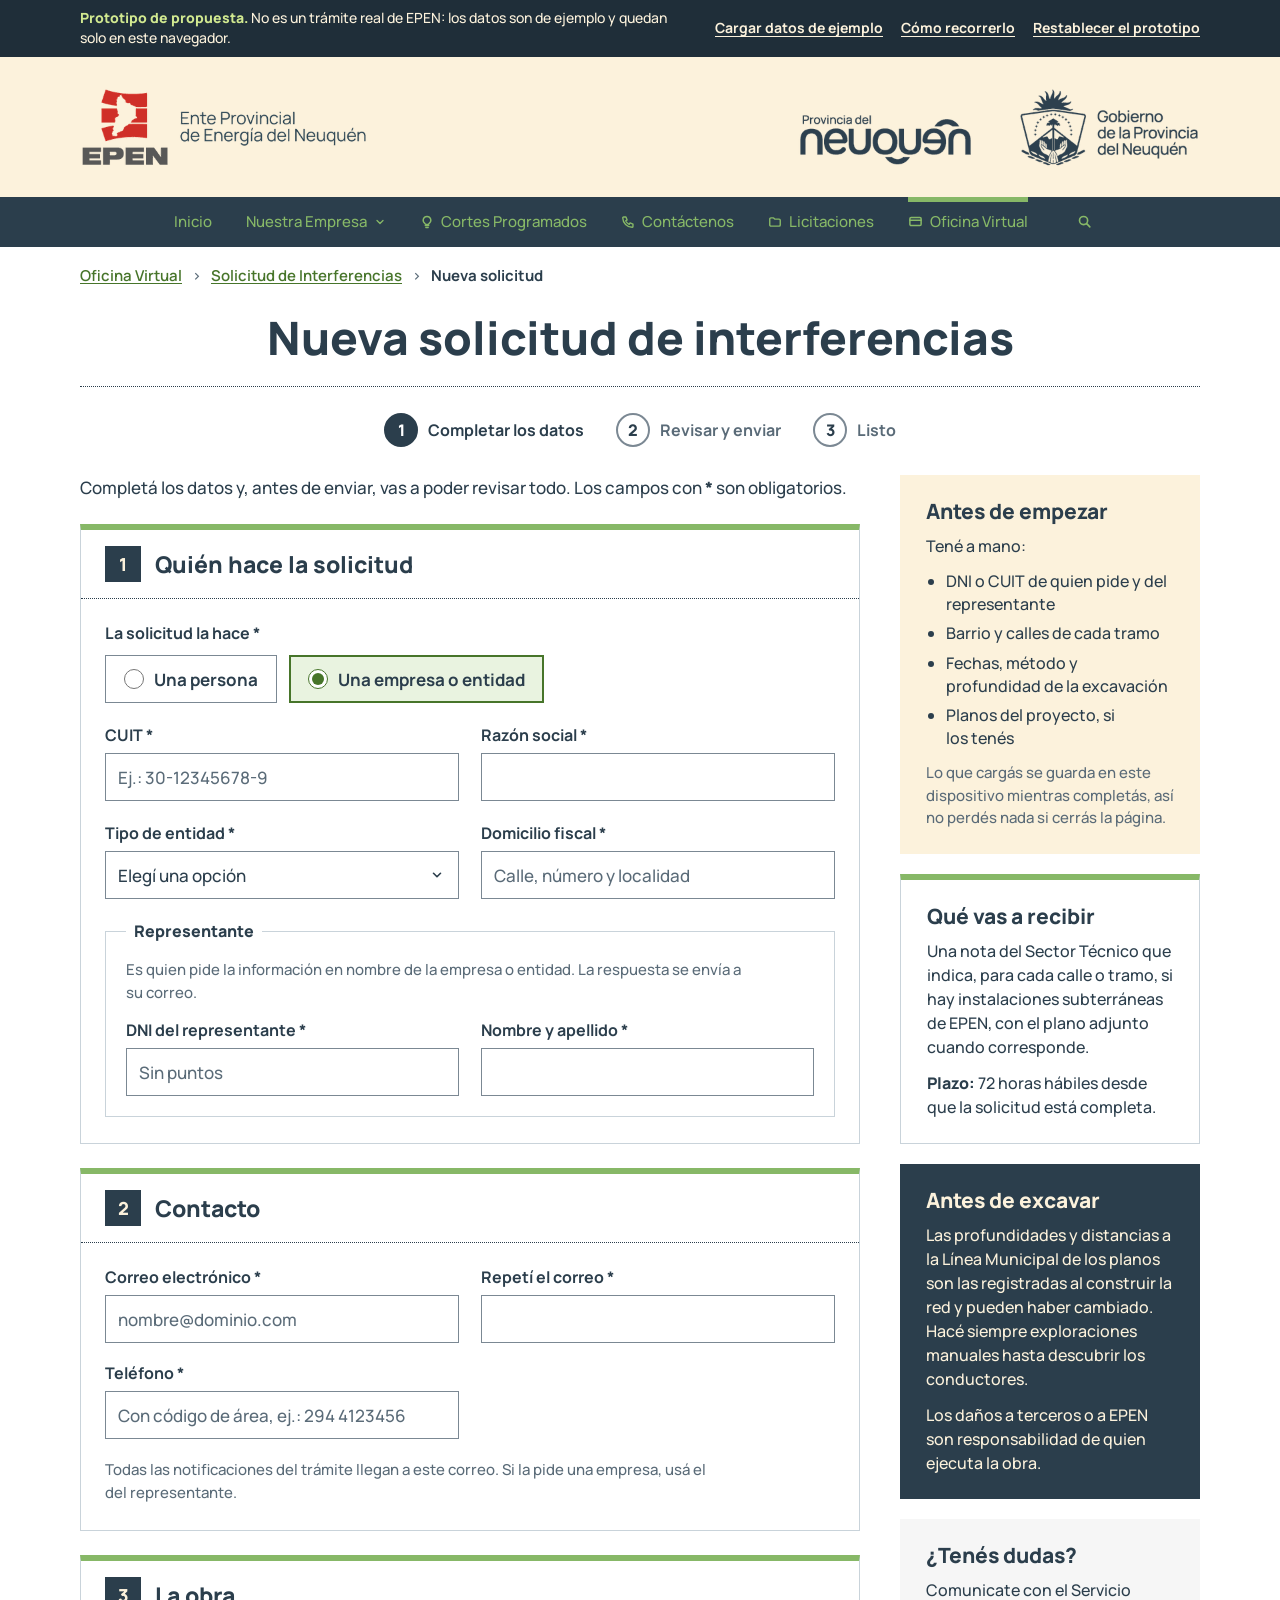
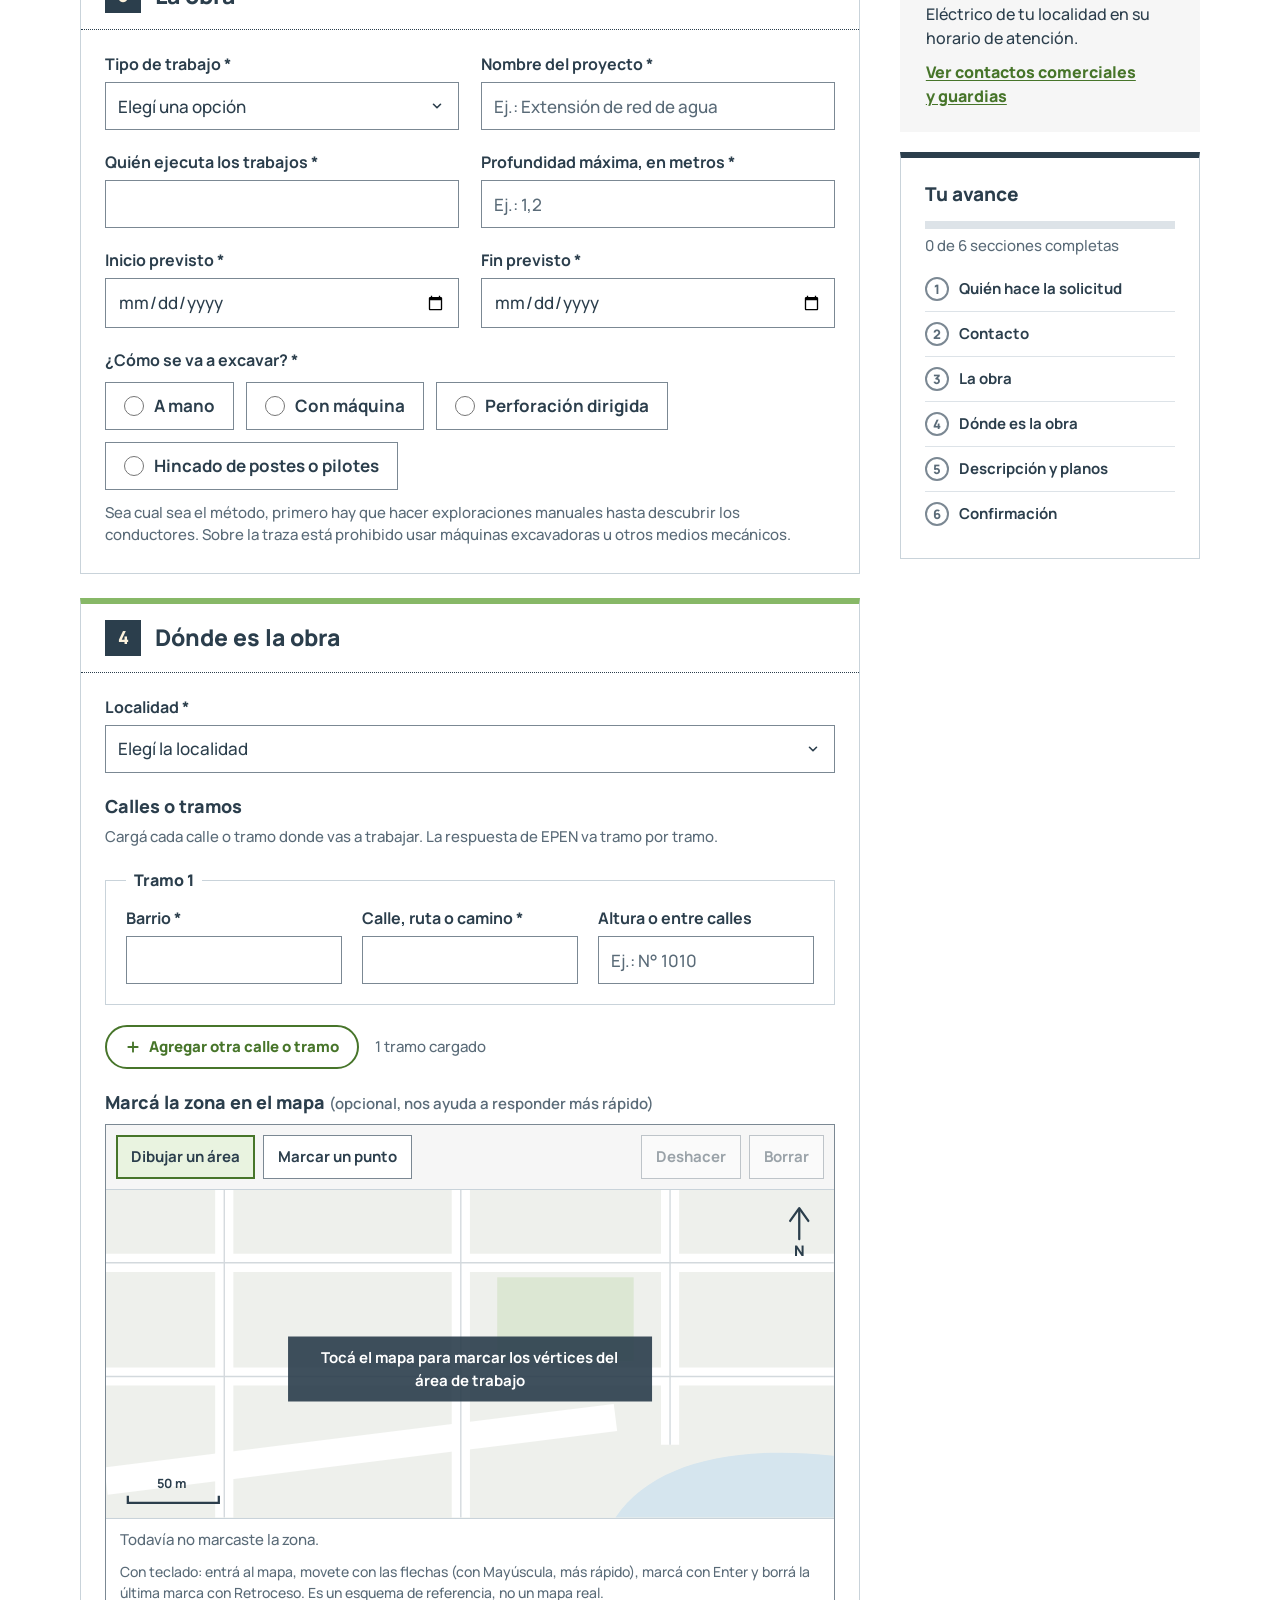
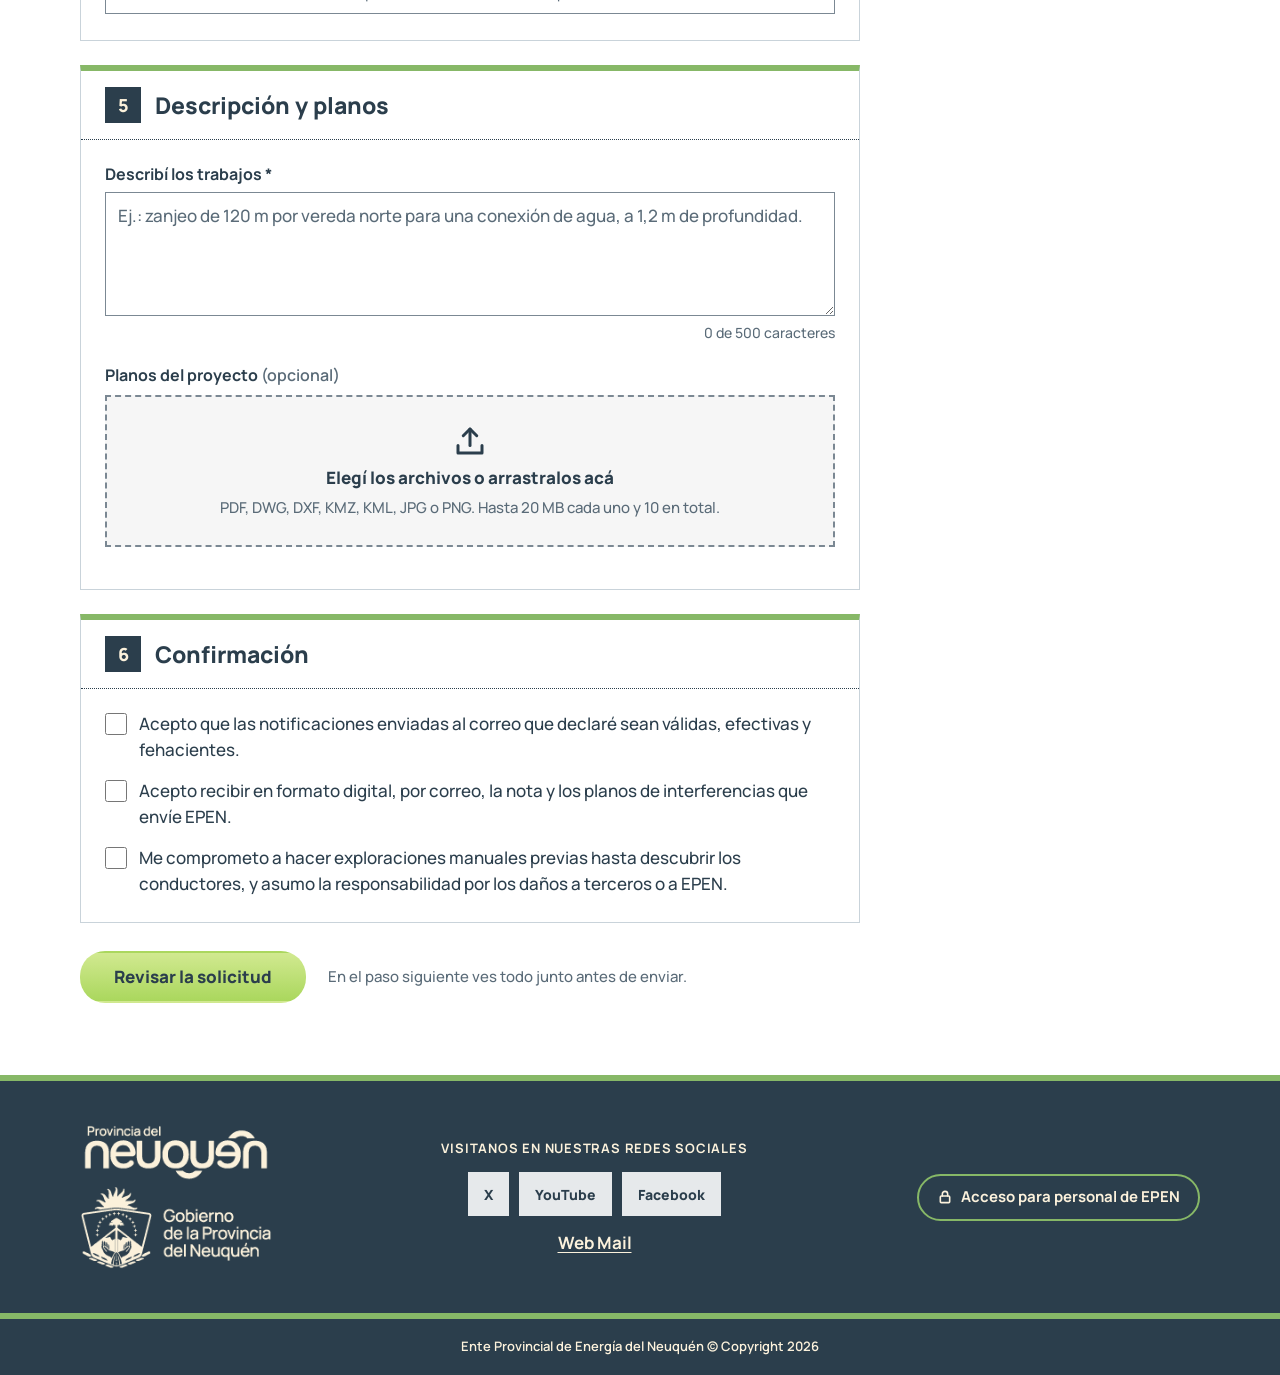
==== solicitud.html @ b57a5dd5 "Prototipo de la Solicitud de Interferencias sin papel Copia pública del prototipo, solo la página: d" ====
<!doctype html>
<html lang="es-AR">
<head>
<meta charset="utf-8">
<meta name="robots" content="noindex, nofollow">
<meta name="viewport" content="width=device-width, initial-scale=1">
<title>Prototipo · Nueva solicitud de interferencias | EPEN</title>
<meta name="description" content="Pedile a EPEN la ubicación de sus instalaciones subterráneas en la zona de tu obra.">
<meta name="theme-color" content="#2B3E4C">
<link rel="icon" href="img/favicon.png" type="image/png">
<link rel="apple-touch-icon" href="img/icono-180.png">
<link rel="stylesheet" href="css/fuentes.css">
<link rel="stylesheet" href="css/epen.css">
</head>
<body>
<a class="saltar" href="#contenido">Saltar al contenido</a>

<div class="prototipo" role="note" aria-label="Aviso de prototipo">
<div class="contenedor prototipo__in">
<p><strong>Prototipo de propuesta.</strong> No es un trámite real de EPEN: los datos son de ejemplo y quedan solo en este navegador.</p>
<div class="prototipo__acciones" data-acciones-prototipo></div>
</div>
</div>

<header class="cabecera">
<div class="contenedor cabecera__in">
<a class="cabecera__logo" href="https://www.epen.gov.ar/"><img src="img/logo-epen.png" alt="EPEN, Ente Provincial de Energía del Neuquén" width="288" height="80"></a>
<img class="cabecera__gob" src="img/logos-gobierno.png" alt="Provincia del Neuquén. Gobierno de la Provincia del Neuquén" width="402" height="80">
</div>
</header>

<nav class="nav sobre-oscuro" aria-label="Principal">
<div class="contenedor nav__in">
<button class="nav__boton" type="button" aria-expanded="false" aria-controls="nav-lista"><svg aria-hidden="true" width="22" height="22" viewBox="0 0 24 24"><path d="M4 7 H20 M4 12 H20 M4 17 H20"></path></svg>Menú</button>
<ul class="nav__lista" id="nav-lista">
<li><a class="nav__enlace" href="https://www.epen.gov.ar/">Inicio</a></li>
<li><a class="nav__enlace" href="https://www.epen.gov.ar/index.php/informacion-institucional/">Nuestra Empresa<svg aria-hidden="true" width="12" height="12" viewBox="0 0 24 24" style="stroke-width:2.6"><path d="M6 9 L12 15 L18 9"></path></svg></a></li>
<li><a class="nav__enlace" href="https://www.epen.gov.ar/index.php/cortes-programados/"><svg aria-hidden="true" width="14" height="14" viewBox="0 0 24 24"><path d="M9 18 H15"></path><path d="M10 21.5 H14"></path><path d="M12 2.5 A6.5 6.5 0 0 0 8.2 14.3 C8.9 14.8 9.2 15.4 9.2 16 H14.8 C14.8 15.4 15.1 14.8 15.8 14.3 A6.5 6.5 0 0 0 12 2.5 Z"></path></svg>Cortes Programados</a></li>
<li><a class="nav__enlace" href="https://www.epen.gov.ar/index.php/contactos-comerciales/"><svg aria-hidden="true" width="14" height="14" viewBox="0 0 24 24"><path d="M4.5 3.5 H8.5 L10.5 8.5 L8 10 A11.5 11.5 0 0 0 14 16 L15.5 13.5 L20.5 15.5 V19.5 A1.5 1.5 0 0 1 19 21 A16.5 16.5 0 0 1 3 5 A1.5 1.5 0 0 1 4.5 3.5 Z"></path></svg>Contáctenos</a></li>
<li><a class="nav__enlace" href="https://www.epen.gov.ar/index.php/licitaciones/"><svg aria-hidden="true" width="14" height="14" viewBox="0 0 24 24"><path d="M3 7 A2 2 0 0 1 5 5 H9.5 L11.5 7 H19 A2 2 0 0 1 21 9 V17 A2 2 0 0 1 19 19 H5 A2 2 0 0 1 3 17 Z"></path></svg>Licitaciones</a></li>
<li><a class="nav__enlace" href="https://www.epen.gov.ar/index.php/oficina-comercial/" aria-current="true"><svg aria-hidden="true" width="15" height="15" viewBox="0 0 24 24"><rect x="3" y="5.5" width="18" height="13" rx="2"></rect><path d="M3 10 H21"></path></svg>Oficina Virtual</a></li>
<li><a class="nav__enlace nav__enlace--icono" href="https://www.epen.gov.ar/?s=" aria-label="Buscar en el sitio de EPEN"><svg aria-hidden="true" width="15" height="15" viewBox="0 0 24 24" style="stroke-width:2.6"><circle cx="10.5" cy="10.5" r="6.5"></circle><path d="M15.5 15.5 L20.5 20.5"></path></svg><span class="nav__texto-movil" aria-hidden="true">Buscar</span></a></li>
</ul>
</div>
</nav>

<main id="contenido" tabindex="-1">
<div class="contenedor">
<nav class="migas" aria-label="Ruta de navegación">
<a href="https://www.epen.gov.ar/index.php/oficina-comercial/">Oficina Virtual</a>
<span aria-hidden="true">›</span>
<a href="index.html">Solicitud de Interferencias</a>
<span aria-hidden="true">›</span>
<span aria-current="page">Nueva solicitud</span>
</nav>
<h1 class="titulo-pagina">Nueva solicitud de interferencias</h1>

<ol class="pasos" id="pasos" aria-label="Pasos de la solicitud">
<li data-paso="form" data-estado="actual" aria-current="step"><span class="pasos__n" aria-hidden="true">1</span><span>Completar los datos</span></li>
<li data-paso="revision" data-estado="pendiente"><span class="pasos__n" aria-hidden="true">2</span><span>Revisar y enviar</span></li>
<li data-paso="enviada" data-estado="pendiente"><span class="pasos__n" aria-hidden="true">3</span><span>Listo</span></li>
</ol>

<noscript><p class="recuadro recuadro--alerta" style="margin-top:24px">Para completar la solicitud necesitás tener JavaScript activado en el navegador.</p></noscript>

<!-- Paso 1: formulario -->
<div data-pantalla="form">
<div class="diseno-lateral">
<div class="diseno-lateral__principal">
<p class="mt-0">Completá los datos y, antes de enviar, vas a poder revisar todo. Los campos con <strong>*</strong> son obligatorios.</p>

<div class="aviso" id="aviso-borrador" hidden>
<p id="aviso-borrador-texto"></p>
<button class="boton boton--borde boton--chico" type="button" id="borrar-borrador">Empezar de nuevo</button>
</div>

<div class="resumen-errores" id="resumen-errores" tabindex="-1" aria-labelledby="resumen-errores-t" hidden>
<h2 id="resumen-errores-t"></h2>
<ul id="resumen-errores-lista"></ul>
</div>

<form id="formulario" novalidate>

<section class="tarjeta tarjeta--seccion" id="s1" aria-labelledby="s1-t" style="margin-top:24px">
<div class="tarjeta__cab"><span class="tarjeta__n" aria-hidden="true">1</span><h2 id="s1-t" tabindex="-1">Quién hace la solicitud</h2></div>
<div class="tarjeta__cuerpo">
<fieldset class="grupo">
<legend>La solicitud la hace <span aria-hidden="true">*</span></legend>
<div class="opciones">
<label class="opcion"><input type="radio" name="quien" value="persona"><span>Una persona</span></label>
<label class="opcion"><input type="radio" name="quien" value="empresa" checked><span>Una empresa o entidad</span></label>
</div>
</fieldset>

<div data-si="persona" hidden>
<div class="grilla-campos">
<div class="campo">
<label class="campo__etiqueta" for="f-dni">DNI <span aria-hidden="true">*</span></label>
<input class="entrada" id="f-dni" data-campo="dni" type="text" inputmode="numeric" autocomplete="off" placeholder="Sin puntos" maxlength="12" aria-required="true" aria-describedby="e-f-dni">
<p class="campo__error" id="e-f-dni" hidden></p>
</div>
<div class="campo">
<label class="campo__etiqueta" for="f-nombre">Nombre y apellido <span aria-hidden="true">*</span></label>
<input class="entrada" id="f-nombre" data-campo="nombre" type="text" autocomplete="name" maxlength="120" aria-required="true" aria-describedby="e-f-nombre">
<p class="campo__error" id="e-f-nombre" hidden></p>
</div>
</div>
</div>

<div data-si="empresa">
<div style="display:flex;flex-direction:column;gap:20px">
<div class="grilla-campos">
<div class="campo">
<label class="campo__etiqueta" for="f-cuit">CUIT <span aria-hidden="true">*</span></label>
<input class="entrada" id="f-cuit" data-campo="cuit" type="text" inputmode="numeric" autocomplete="off" placeholder="Ej.: 30-12345678-9" maxlength="15" aria-required="true" aria-describedby="e-f-cuit">
<p class="campo__error" id="e-f-cuit" hidden></p>
</div>
<div class="campo">
<label class="campo__etiqueta" for="f-razon">Razón social <span aria-hidden="true">*</span></label>
<input class="entrada" id="f-razon" data-campo="razon" type="text" autocomplete="organization" maxlength="160" aria-required="true" aria-describedby="e-f-razon">
<p class="campo__error" id="e-f-razon" hidden></p>
</div>
</div>
<div class="grilla-campos">
<div class="campo">
<label class="campo__etiqueta" for="f-tipo-entidad">Tipo de entidad <span aria-hidden="true">*</span></label>
<select class="entrada" id="f-tipo-entidad" data-campo="tipoEntidad" aria-required="true" aria-describedby="e-f-tipo-entidad">
<option value="">Elegí una opción</option>
<option>Empresa contratista</option>
<option>Municipio o comisión de fomento</option>
<option>Organismo provincial o nacional</option>
<option>Cooperativa de servicios</option>
<option>Otra</option>
</select>
<p class="campo__error" id="e-f-tipo-entidad" hidden></p>
</div>
<div class="campo">
<label class="campo__etiqueta" for="f-domicilio">Domicilio fiscal <span aria-hidden="true">*</span></label>
<input class="entrada" id="f-domicilio" data-campo="domicilio" type="text" autocomplete="street-address" placeholder="Calle, número y localidad" maxlength="200" aria-required="true" aria-describedby="e-f-domicilio">
<p class="campo__error" id="e-f-domicilio" hidden></p>
</div>
</div>
<fieldset class="grupo grupo--caja">
<legend>Representante</legend>
<p class="campo__ayuda" style="margin:0 0 14px">Es quien pide la información en nombre de la empresa o entidad. La respuesta se envía a su correo.</p>
<div class="grilla-campos">
<div class="campo">
<label class="campo__etiqueta" for="f-rep-dni">DNI del representante <span aria-hidden="true">*</span></label>
<input class="entrada" id="f-rep-dni" data-campo="repDni" type="text" inputmode="numeric" autocomplete="off" placeholder="Sin puntos" maxlength="12" aria-required="true" aria-describedby="e-f-rep-dni">
<p class="campo__error" id="e-f-rep-dni" hidden></p>
</div>
<div class="campo">
<label class="campo__etiqueta" for="f-rep-nombre">Nombre y apellido <span aria-hidden="true">*</span></label>
<input class="entrada" id="f-rep-nombre" data-campo="repNombre" type="text" autocomplete="name" maxlength="120" aria-required="true" aria-describedby="e-f-rep-nombre">
<p class="campo__error" id="e-f-rep-nombre" hidden></p>
</div>
</div>
</fieldset>
</div>
</div>
</div>
</section>

<section class="tarjeta tarjeta--seccion" id="s2" aria-labelledby="s2-t">
<div class="tarjeta__cab"><span class="tarjeta__n" aria-hidden="true">2</span><h2 id="s2-t" tabindex="-1">Contacto</h2></div>
<div class="tarjeta__cuerpo">
<div class="grilla-campos">
<div class="campo">
<label class="campo__etiqueta" for="f-correo">Correo electrónico <span aria-hidden="true">*</span></label>
<input class="entrada" id="f-correo" data-campo="correo" type="email" autocomplete="email" placeholder="nombre@dominio.com" maxlength="160" aria-required="true" aria-describedby="e-f-correo">
<p class="campo__error" id="e-f-correo" hidden></p>
</div>
<div class="campo">
<label class="campo__etiqueta" for="f-correo2">Repetí el correo <span aria-hidden="true">*</span></label>
<input class="entrada" id="f-correo2" data-campo="correo2" type="email" autocomplete="off" maxlength="160" aria-required="true" aria-describedby="e-f-correo2">
<p class="campo__error" id="e-f-correo2" hidden></p>
</div>
<div class="campo">
<label class="campo__etiqueta" for="f-tel">Teléfono <span aria-hidden="true">*</span></label>
<input class="entrada" id="f-tel" data-campo="tel" type="tel" autocomplete="tel" placeholder="Con código de área, ej.: 294 4123456" maxlength="30" aria-required="true" aria-describedby="e-f-tel">
<p class="campo__error" id="e-f-tel" hidden></p>
</div>
</div>
<p class="campo__ayuda">Todas las notificaciones del trámite llegan a este correo. Si la pide una empresa, usá el del representante.</p>
</div>
</section>

<section class="tarjeta tarjeta--seccion" id="s3" aria-labelledby="s3-t">
<div class="tarjeta__cab"><span class="tarjeta__n" aria-hidden="true">3</span><h2 id="s3-t" tabindex="-1">La obra</h2></div>
<div class="tarjeta__cuerpo">
<div class="grilla-campos">
<div class="campo">
<label class="campo__etiqueta" for="f-tipo-trabajo">Tipo de trabajo <span aria-hidden="true">*</span></label>
<select class="entrada" id="f-tipo-trabajo" data-campo="tipoTrabajo" aria-required="true" aria-describedby="e-f-tipo-trabajo">
<option value="">Elegí una opción</option>
<option>Agua o cloacas</option>
<option>Gas</option>
<option>Telecomunicaciones o fibra óptica</option>
<option>Obra eléctrica</option>
<option>Pavimento u obra vial</option>
<option>Construcción o edificación</option>
<option>Arbolado</option>
<option>Otro</option>
</select>
<p class="campo__error" id="e-f-tipo-trabajo" hidden></p>
</div>
<div class="campo">
<label class="campo__etiqueta" for="f-proyecto">Nombre del proyecto <span aria-hidden="true">*</span></label>
<input class="entrada" id="f-proyecto" data-campo="proyecto" type="text" placeholder="Ej.: Extensión de red de agua" maxlength="140" aria-required="true" aria-describedby="e-f-proyecto">
<p class="campo__error" id="e-f-proyecto" hidden></p>
</div>
</div>
<div class="grilla-campos">
<div class="campo">
<label class="campo__etiqueta" for="f-ejecuta">Quién ejecuta los trabajos <span aria-hidden="true">*</span></label>
<input class="entrada" id="f-ejecuta" data-campo="ejecuta" type="text" maxlength="160" aria-required="true" aria-describedby="e-f-ejecuta">
<p class="campo__error" id="e-f-ejecuta" hidden></p>
</div>
<div class="campo">
<label class="campo__etiqueta" for="f-prof">Profundidad máxima, en metros <span aria-hidden="true">*</span></label>
<input class="entrada" id="f-prof" data-campo="prof" type="text" inputmode="decimal" autocomplete="off" placeholder="Ej.: 1,2" maxlength="6" aria-required="true" aria-describedby="e-f-prof">
<p class="campo__error" id="e-f-prof" hidden></p>
</div>
</div>
<div class="grilla-campos">
<div class="campo">
<label class="campo__etiqueta" for="f-inicio">Inicio previsto <span aria-hidden="true">*</span></label>
<input class="entrada" id="f-inicio" data-campo="inicio" type="date" aria-required="true" aria-describedby="e-f-inicio">
<p class="campo__error" id="e-f-inicio" hidden></p>
</div>
<div class="campo">
<label class="campo__etiqueta" for="f-fin">Fin previsto <span aria-hidden="true">*</span></label>
<input class="entrada" id="f-fin" data-campo="fin" type="date" aria-required="true" aria-describedby="e-f-fin">
<p class="campo__error" id="e-f-fin" hidden></p>
</div>
</div>
<fieldset class="grupo" id="g-metodo" aria-describedby="e-g-metodo ayuda-metodo">
<legend>¿Cómo se va a excavar? <span aria-hidden="true">*</span></legend>
<div class="opciones">
<label class="opcion"><input type="radio" name="metodo" value="A mano"><span>A mano</span></label>
<label class="opcion"><input type="radio" name="metodo" value="Con máquina"><span>Con máquina</span></label>
<label class="opcion"><input type="radio" name="metodo" value="Perforación dirigida"><span>Perforación dirigida</span></label>
<label class="opcion"><input type="radio" name="metodo" value="Hincado de postes o pilotes"><span>Hincado de postes o pilotes</span></label>
</div>
<p class="campo__error" id="e-g-metodo" style="margin-top:8px" hidden></p>
<p class="campo__ayuda" id="ayuda-metodo" style="margin-top:12px">Sea cual sea el método, primero hay que hacer exploraciones manuales hasta descubrir los conductores. Sobre la traza está prohibido usar máquinas excavadoras u otros medios mecánicos.</p>
</fieldset>
</div>
</section>

<section class="tarjeta tarjeta--seccion" id="s4" aria-labelledby="s4-t">
<div class="tarjeta__cab"><span class="tarjeta__n" aria-hidden="true">4</span><h2 id="s4-t" tabindex="-1">Dónde es la obra</h2></div>
<div class="tarjeta__cuerpo">
<div class="grilla-campos">
<div class="campo">
<label class="campo__etiqueta" for="f-localidad">Localidad <span aria-hidden="true">*</span></label>
<select class="entrada" id="f-localidad" data-campo="localidad" aria-required="true" aria-describedby="e-f-localidad">
<option value="">Elegí la localidad</option>
</select>
<p class="campo__error" id="e-f-localidad" hidden></p>
</div>
</div>

<div style="display:flex;flex-direction:column;gap:6px">
<h3 style="margin:0;font-size:18px;font-weight:800">Calles o tramos</h3>
<p class="campo__ayuda">Cargá cada calle o tramo donde vas a trabajar. La respuesta de EPEN va tramo por tramo.</p>
</div>
<div class="tramos" id="tramos"></div>
<div class="botonera" style="gap:10px 16px">
<button class="boton boton--borde-verde boton--chico" type="button" id="agregar-tramo"><svg aria-hidden="true" width="16" height="16" viewBox="0 0 24 24" style="stroke-width:2.8"><path d="M12 5 V19"></path><path d="M5 12 H19"></path></svg>Agregar otra calle o tramo</button>
<span class="texto-2" id="cuenta-tramos" style="font-size:15px" aria-live="polite"></span>
</div>

<div style="display:flex;flex-direction:column;gap:8px">
<h3 id="mapa-titulo" style="margin:0;font-size:18px;font-weight:800">Marcá la zona en el mapa <span style="font-size:15px;font-weight:600;color:var(--texto-2)">(opcional, nos ayuda a responder más rápido)</span></h3>
<div class="mapa">
<div class="mapa__barra" role="toolbar" aria-label="Herramientas del mapa">
<button class="mapa__herramienta" type="button" data-modo="area" aria-pressed="true">Dibujar un área</button>
<button class="mapa__herramienta" type="button" data-modo="punto" aria-pressed="false">Marcar un punto</button>
<span class="mapa__separador"></span>
<button class="mapa__herramienta" type="button" id="mapa-deshacer" disabled>Deshacer</button>
<button class="mapa__herramienta" type="button" id="mapa-borrar" disabled>Borrar</button>
</div>
<div class="mapa__lienzo">
<div class="mapa__superficie" id="mapa-superficie" tabindex="0" role="application" aria-roledescription="mapa" aria-label="Mapa esquemático de la zona" aria-describedby="mapa-teclado mapa-estado"></div>
</div>
<p class="mapa__estado" id="mapa-estado" aria-live="polite">Todavía no marcaste la zona.</p>
<p class="mapa__teclado" id="mapa-teclado">Con teclado: entrá al mapa, movete con las flechas (con Mayúscula, más rápido), marcá con Enter y borrá la última marca con Retroceso. Es un esquema de referencia, no un mapa real.</p>
</div>
</div>
</div>
</section>

<section class="tarjeta tarjeta--seccion" id="s5" aria-labelledby="s5-t">
<div class="tarjeta__cab"><span class="tarjeta__n" aria-hidden="true">5</span><h2 id="s5-t" tabindex="-1">Descripción y planos</h2></div>
<div class="tarjeta__cuerpo">
<div class="campo">
<label class="campo__etiqueta" for="f-descripcion">Describí los trabajos <span aria-hidden="true">*</span></label>
<textarea class="entrada" id="f-descripcion" data-campo="descripcion" rows="4" maxlength="500" placeholder="Ej.: zanjeo de 120 m por vereda norte para una conexión de agua, a 1,2 m de profundidad." aria-required="true" aria-describedby="e-f-descripcion cuenta-desc"></textarea>
<div class="campo__pie">
<p class="campo__error" id="e-f-descripcion" hidden></p>
<span class="campo__cuenta" id="cuenta-desc">0 de 500 caracteres</span>
</div>
</div>

<div style="display:flex;flex-direction:column;gap:8px">
<span class="campo__etiqueta" id="planos-t">Planos del proyecto <span class="campo__opcional">(opcional)</span></span>
<label class="zona-archivos" id="zona-planos" for="f-planos">
<svg aria-hidden="true" width="36" height="36" viewBox="0 0 24 24"><path d="M12 15 V4"></path><path d="M7.5 8.5 L12 4 L16.5 8.5"></path><path d="M4 15 V20 H20 V15"></path></svg>
<span class="zona-archivos__titulo">Elegí los archivos o arrastralos acá</span>
<span class="zona-archivos__nota">PDF, DWG, DXF, KMZ, KML, JPG o PNG. Hasta 20 MB cada uno y 10 en total.</span>
<input id="f-planos" type="file" multiple accept=".pdf,.dwg,.dxf,.kmz,.kml,.jpg,.jpeg,.png" aria-describedby="planos-t">
</label>
<div class="avisos-archivos" id="avisos-planos" aria-live="assertive"></div>
<ul class="archivos" id="lista-planos" aria-label="Planos adjuntos"></ul>
</div>
</div>
</section>

<section class="tarjeta tarjeta--seccion" id="s6" aria-labelledby="s6-t">
<div class="tarjeta__cab"><span class="tarjeta__n" aria-hidden="true">6</span><h2 id="s6-t" tabindex="-1">Confirmación</h2></div>
<div class="tarjeta__cuerpo" style="gap:16px">
<div class="casilla">
<label><input id="c-notif" data-acepta="notif" type="checkbox" aria-describedby="e-c-notif"><span>Acepto que las notificaciones enviadas al correo que declaré sean válidas, efectivas y fehacientes.</span></label>
<p class="campo__error" id="e-c-notif" hidden></p>
</div>
<div class="casilla">
<label><input id="c-digital" data-acepta="digital" type="checkbox" aria-describedby="e-c-digital"><span>Acepto recibir en formato digital, por correo, la nota y los planos de interferencias que envíe EPEN.</span></label>
<p class="campo__error" id="e-c-digital" hidden></p>
</div>
<div class="casilla">
<label><input id="c-explora" data-acepta="explora" type="checkbox" aria-describedby="e-c-explora"><span>Me comprometo a hacer exploraciones manuales previas hasta descubrir los conductores, y asumo la responsabilidad por los daños a terceros o a EPEN.</span></label>
<p class="campo__error" id="e-c-explora" hidden></p>
</div>
</div>
</section>

<div class="botonera" style="margin-top:28px;gap:14px 22px">
<button class="boton boton--verde boton--grande" type="submit">Revisar la solicitud</button>
<span class="texto-2" style="font-size:15px">En el paso siguiente ves todo junto antes de enviar.</span>
</div>
</form>
</div>

<aside class="diseno-lateral__lateral" aria-label="Información del trámite">
<section class="recuadro recuadro--crema" aria-labelledby="a1">
<h2 id="a1">Antes de empezar</h2>
<p>Tené a mano:</p>
<ul>
<li>DNI o CUIT de quien pide y del representante</li>
<li>Barrio y calles de cada tramo</li>
<li>Fechas, método y profundidad de la excavación</li>
<li>Planos del proyecto, si los tenés</li>
</ul>
<p class="texto-2" style="font-size:15px">Lo que cargás se guarda en este dispositivo mientras completás, así no perdés nada si cerrás la página.</p>
</section>
<section class="recuadro recuadro--borde" aria-labelledby="a2">
<h2 id="a2">Qué vas a recibir</h2>
<p>Una nota del Sector Técnico que indica, para cada calle o tramo, si hay instalaciones subterráneas de EPEN, con el plano adjunto cuando corresponde.</p>
<p><strong>Plazo:</strong> 72 horas hábiles desde que la solicitud está completa.</p>
</section>
<section class="recuadro recuadro--pizarra sobre-oscuro" aria-labelledby="a3">
<h2 id="a3">Antes de excavar</h2>
<p>Las profundidades y distancias a la Línea Municipal de los planos son las registradas al construir la red y pueden haber cambiado. Hacé siempre exploraciones manuales hasta descubrir los conductores.</p>
<p>Los daños a terceros o a EPEN son responsabilidad de quien ejecuta la obra.</p>
</section>
<section class="recuadro recuadro--gris" aria-labelledby="a4">
<h2 id="a4">¿Tenés dudas?</h2>
<p>Comunicate con el Servicio Eléctrico de tu localidad en su horario de atención.</p>
<p style="margin-top:10px"><a href="https://www.epen.gov.ar/index.php/contactos-comerciales/" style="font-weight:800">Ver contactos comerciales y guardias</a></p>
</section>
<nav class="avance" id="avance" aria-labelledby="avance-t">
<h2 id="avance-t">Tu avance</h2>
<div class="avance__barra" aria-hidden="true"><div class="avance__relleno" id="avance-relleno"></div></div>
<p class="avance__texto" id="avance-texto"></p>
<ol id="avance-lista"></ol>
</nav>
</aside>
</div>
</div>

<!-- Paso 2: revisión -->
<section class="revision" data-pantalla="revision" aria-labelledby="rev-t" hidden></section>

<!-- Paso 3: listo -->
<div data-pantalla="enviada" hidden></div>
</div>
</main>

<footer class="pie sobre-oscuro">
<div class="contenedor pie__in">
<img class="pie__logos" src="img/logos-provincia-pie.png" alt="Provincia del Neuquén. Gobierno de la Provincia del Neuquén" width="192" height="144">
<div class="pie__redes">
<span class="pie__redes-titulo">Visitanos en nuestras redes sociales</span>
<div class="pie__redes-lista">
<a class="pie__red" href="https://twitter.com/epen_informa">X</a>
<a class="pie__red" href="https://www.youtube.com/channel/UCZHgC_AKQc4i6p4s6a_DN8Q">YouTube</a>
<a class="pie__red" href="https://www.facebook.com/EPEN.Neuquen">Facebook</a>
</div>
<a class="pie__enlace" href="https://www.epen.gov.ar/index.php/web-mail/">Web Mail</a>
</div>
<a class="pie__personal" href="bandeja.html"><svg aria-hidden="true" width="16" height="16" viewBox="0 0 24 24"><rect x="5" y="10.5" width="14" height="10" rx="1.5"></rect><path d="M8 10.5 V7.5 A4 4 0 0 1 16 7.5 V10.5"></path></svg>Acceso para personal de EPEN</a>
</div>
<div class="pie__copy">Ente Provincial de Energía del Neuquén © Copyright 2026</div>
</footer>

<script src="js/comun.js"></script>
<script src="js/datos.js"></script>
<script src="js/solicitud.js"></script>
<script>(function(){var p='Prototipo · ',el=document.querySelector('title');function f(){if(document.title.indexOf(p)!==0)document.title=p+document.title;}f();if(el)new MutationObserver(f).observe(el,{childList:true,characterData:true,subtree:true});})();</script>
</body>
</html>
---- css/fuentes.css ----
/*
  Manrope (SIL Open Font License 1.1), incrustada en el CSS para que el sitio
  se vea igual abierto con doble clic, sin servidor y sin conexión.
  Los archivos originales están en sitio/fuentes/.
*/
@font-face {
  font-family: 'Manrope';
  font-style: normal;
  font-weight: 400 800;
  font-display: swap;
  src: url([data-uri]) format('woff2');
  unicode-range: U+0000-00FF, U+0131, U+0152-0153, U+02BB-02BC, U+02C6, U+02DA, U+02DC, U+0304, U+0308, U+0329, U+2000-206F, U+20AC, U+2122, U+2191, U+2193, U+2212, U+2215, U+FEFF, U+FFFD;
}
@font-face {
  font-family: 'Manrope';
  font-style: normal;
  font-weight: 400 800;
  font-display: swap;
  src: url([data-uri]) format('woff2');
  unicode-range: U+0100-02BA, U+02BD-02C5, U+02C7-02CC, U+02CE-02D7, U+02DD-02FF, U+0304, U+0308, U+0329, U+1D00-1DBF, U+1E00-1E9F, U+1EF2-1EFF, U+2020, U+20A0-20AB, U+20AD-20C0, U+2113, U+2C60-2C7F, U+A720-A7FF;
}
---- css/epen.css ----
/*
  EPEN · Solicitud de Interferencias
  Estilos compartidos por las cinco pantallas.
  Colores y medidas tomados de epen.gov.ar (ver docs/CONTEXTO-COMPLETO.md §7),
  con los ajustes de contraste ya acordados.
*/

:root {
  --pizarra: #2B3E4C;
  --pizarra-oscura: #1F2E39;
  --pizarra-media: #3A5163;
  --verde: #87B867;
  --verde-borde: #84B666;
  --verde-texto: #47752A;
  --verde-claro: #E9F3E0;
  --verde-hover: #F0F6EA;
  --verde-lima: #D1E990;
  --crema: #FCF2DC;
  --gris: #F6F6F6;
  --gris-papel: #E7EAEC;
  --gris-boton: #E6E9EB;
  --texto-2: #5A6B78;
  --borde-campo: #7B8893;
  --divisor: #C9D3DA;
  --divisor-2: #DDE3E8;
  --error: #B3261E;
  --error-fondo: #FDECEA;
  --alerta: #8A5A00;
  --alerta-fondo: #FFF4D6;
  --blanco: #FFFFFF;
  --degrade: linear-gradient(to top, #AAD75D, #D1E990);
  --degrade-hover: linear-gradient(to top, #9BCB4C, #C6E27F);
  --fuente: 'Manrope', 'Segoe UI', system-ui, -apple-system, sans-serif;
  --fuente-nota: Tahoma, Verdana, 'DejaVu Sans', sans-serif;
  --ancho: 1120px;
  --margen: 24px;
}

/* ---------- Base ---------- */

*, *::before, *::after { box-sizing: border-box; }

html {
  background: var(--pizarra);
  -webkit-text-size-adjust: 100%;
  text-size-adjust: 100%;
  scroll-padding-top: 16px;
}

body {
  margin: 0;
  background: var(--blanco);
  color: var(--pizarra);
  font-family: var(--fuente);
  font-size: 17px;
  font-weight: 500;
  line-height: 1.5;
}

img { max-width: 100%; height: auto; }
a { color: var(--verde-texto); text-underline-offset: 0.15em; }
a:hover { color: var(--pizarra); }
input, select, textarea, button { font: inherit; color: inherit; }
button { cursor: pointer; }
h1, h2, h3, h4 { text-wrap: balance; }
p, li, dd { text-wrap: pretty; }
strong, b { font-weight: 800; }
:focus-visible { outline: 3px solid var(--verde-texto); outline-offset: 2px; }
.sobre-oscuro :focus-visible { outline-color: var(--verde); }
[hidden] { display: none !important; }
::selection { background: var(--verde-lima); color: var(--pizarra); }

.visualmente-oculto {
  position: absolute !important;
  width: 1px; height: 1px;
  margin: -1px; padding: 0;
  overflow: hidden;
  clip: rect(0 0 0 0);
  white-space: nowrap;
  border: 0;
}

.contenedor {
  width: 100%;
  max-width: calc(var(--ancho) + var(--margen) * 2);
  margin: 0 auto;
  padding-left: var(--margen);
  padding-right: var(--margen);
}
.contenedor--ancho { --ancho: 1240px; }

/* ---------- Saltar al contenido ---------- */

.saltar {
  position: absolute;
  left: 16px;
  top: -60px;
  z-index: 100;
  padding: 12px 18px;
  background: var(--pizarra);
  color: var(--blanco);
  font-weight: 800;
  text-decoration: none;
}
.saltar:focus { top: 12px; color: var(--blanco); outline-color: var(--verde); }

/* ---------- Franja de prototipo ---------- */

.prototipo {
  background: var(--pizarra-oscura);
  color: var(--crema);
  font-size: 14px;
  line-height: 1.45;
}
.prototipo__in {
  display: flex;
  flex-wrap: wrap;
  align-items: center;
  justify-content: space-between;
  gap: 6px 20px;
  padding-top: 8px;
  padding-bottom: 8px;
}
.prototipo p { margin: 0; flex: 1 1 420px; min-width: 0; }
.prototipo strong { color: var(--verde-lima); }
.prototipo__acciones { display: flex; flex-wrap: wrap; gap: 4px 18px; }
.prototipo__accion {
  min-height: 36px;
  padding: 4px 0;
  border: 0;
  background: none;
  color: var(--crema);
  font-size: 14px;
  font-weight: 700;
  text-decoration: underline;
  text-underline-offset: 0.18em;
}
.prototipo__accion:hover { color: var(--verde-lima); }

/* ---------- Cabecera y menú (iguales a epen.gov.ar) ---------- */

.cabecera { background: var(--crema); }
.cabecera__in {
  display: flex;
  flex-wrap: wrap;
  align-items: center;
  justify-content: space-between;
  gap: 20px 40px;
  padding-top: 30px;
  padding-bottom: 30px;
}
.cabecera__logo { display: block; line-height: 0; }
.cabecera__logo img { display: block; width: 288px; }
.cabecera__gob { display: block; width: 402px; }
.cabecera__area { text-align: right; }
.cabecera__area p { margin: 0; }
.cabecera__area-titulo { font-size: 18px; font-weight: 800; }
.cabecera__area-sub { font-size: 15px; color: var(--texto-2); }

.nav { background: var(--pizarra); }
.nav__in { position: relative; }
.nav__lista {
  display: flex;
  flex-wrap: wrap;
  justify-content: center;
  gap: 0 34px;
  margin: 0;
  padding: 0;
  list-style: none;
}
.nav--interna .nav__lista { justify-content: flex-start; }
.nav__enlace {
  display: inline-flex;
  align-items: center;
  gap: 7px;
  min-height: 50px;
  border-top: 5px solid transparent;
  border-bottom: 5px solid transparent;
  color: var(--verde);
  font-size: 15px;
  font-weight: 500;
  text-decoration: none;
}
.nav__enlace:hover { color: var(--verde-lima); }
.nav__enlace[aria-current] { border-top-color: var(--verde); }
.nav__enlace--icono { justify-content: center; min-width: 44px; }
.nav__enlace svg, .nav__boton svg { flex: none; fill: none; stroke: currentColor; stroke-width: 2.4; stroke-linecap: round; stroke-linejoin: round; }
.nav__boton { display: none; }

/* ---------- Encabezado de página ---------- */

.migas {
  display: flex;
  flex-wrap: wrap;
  align-items: center;
  gap: 4px 10px;
  padding-top: 18px;
  font-size: 15px;
  color: var(--texto-2);
}
.migas a { font-weight: 600; }
.migas [aria-current] { color: var(--pizarra); font-weight: 700; }

.titulo-pagina {
  margin: 26px 0 0;
  padding-bottom: 22px;
  border-bottom: 1px dotted var(--pizarra);
  text-align: center;
  font-size: clamp(32px, 4.2vw, 46px);
  font-weight: 800;
  line-height: 1.1;
}
.titulo-pagina--grande { font-size: clamp(34px, 4.6vw, 50px); }

.bajada {
  margin: 28px auto 0;
  max-width: 780px;
  text-align: center;
  font-size: 19px;
  line-height: 1.55;
}

/* ---------- Botones ---------- */

.boton {
  display: inline-flex;
  align-items: center;
  justify-content: center;
  gap: 8px;
  min-height: 48px;
  padding: 10px 26px;
  border: 2px solid transparent;
  border-radius: 25px;
  font-size: 16px;
  font-weight: 800;
  line-height: 1.2;
  text-align: center;
  text-decoration: none;
  cursor: pointer;
}
.boton svg { flex: none; fill: none; stroke: currentColor; stroke-width: 2.4; stroke-linecap: round; stroke-linejoin: round; }
.boton--verde { background: var(--degrade); color: var(--pizarra); }
.boton--verde:hover { background: var(--degrade-hover); color: var(--pizarra); }
.boton--borde { border-color: var(--pizarra); background: var(--blanco); color: var(--pizarra); }
.boton--borde:hover { background: var(--verde-claro); color: var(--pizarra); }
.boton--borde-verde { border-color: var(--verde-texto); background: var(--blanco); color: var(--verde-texto); }
.boton--borde-verde:hover { background: var(--verde-claro); color: var(--verde-texto); }
.boton--claro { border-color: var(--crema); background: transparent; color: var(--crema); }
.boton--claro:hover { background: var(--pizarra-media); color: var(--crema); }
.boton--quitar { min-height: 44px; padding: 6px 14px; border: 1px solid var(--error); background: var(--blanco); color: var(--error); font-size: 15px; font-weight: 700; }
.boton--quitar:hover { background: var(--error-fondo); color: var(--error); }
.boton--grande { min-height: 52px; padding: 12px 32px; font-size: 17px; }
.boton--chico { min-height: 44px; padding: 8px 18px; font-size: 15px; }
.boton--texto {
  min-height: 44px;
  padding: 8px 4px;
  border: 0;
  border-radius: 0;
  background: none;
  color: var(--verde-texto);
  text-decoration: underline;
  text-underline-offset: 0.15em;
}
.boton--texto:hover { color: var(--pizarra); }
.boton:disabled, .boton[aria-disabled="true"] { opacity: 0.5; cursor: not-allowed; }
.botonera { display: flex; flex-wrap: wrap; align-items: center; gap: 12px 16px; }

/* ---------- Mosaicos y bloques de la portada ---------- */

.mosaicos {
  display: grid;
  grid-template-columns: repeat(auto-fit, minmax(min(240px, 100%), 1fr));
  gap: 24px;
}
.mosaico {
  display: flex;
  flex-direction: column;
  align-items: center;
  gap: 12px;
  padding: 30px 22px;
  background: var(--gris);
  color: var(--pizarra);
  text-align: center;
  text-decoration: none;
  transition: background-color 0.15s;
}
.mosaico:hover { background: var(--verde-claro); color: var(--pizarra); }
.mosaico svg { stroke-linecap: round; stroke-linejoin: round; transition: transform 0.2s; }
.mosaico:hover svg { transform: translateY(-3px); }
.mosaico__titulo { font-size: 20px; font-weight: 700; }
.mosaico__texto { font-size: 16px; color: var(--texto-2); }

.bloques { display: grid; grid-template-columns: repeat(auto-fit, minmax(min(300px, 100%), 1fr)); }
.bloque { padding: 40px 36px; }
.bloque h2 { margin: 0; font-size: 30px; font-weight: 700; line-height: 1.15; }
.bloque__raya { display: block; width: 50px; height: 3px; margin: 22px 0; background: currentColor; }
.bloque ul { margin: 0; padding-left: 20px; line-height: 1.45; }
.bloque li + li { margin-top: 8px; }
.bloque p { margin: 0; }
.bloque p + p { margin-top: 14px; }
.bloque--verde { background: var(--verde); color: var(--pizarra); }
.bloque--verde li { font-weight: 600; }
.bloque--crema { background: var(--crema); color: var(--pizarra); }
.bloque--pizarra { background: var(--pizarra); color: var(--crema); }

.pasos-tramite {
  display: grid;
  grid-template-columns: repeat(auto-fit, minmax(min(230px, 100%), 1fr));
  gap: 28px;
  margin: 32px 0 0;
  padding: 0;
  list-style: none;
}
.pasos-tramite li { display: flex; flex-direction: column; gap: 8px; padding-top: 18px; border-top: 6px solid var(--verde); }
.pasos-tramite__n { font-size: 44px; font-weight: 800; line-height: 1; color: var(--verde-texto); }
.pasos-tramite h3 { margin: 0; font-size: 20px; font-weight: 800; line-height: 1.3; }
.pasos-tramite p { margin: 0; font-size: 16px; color: var(--texto-2); }

.titulo-seccion { margin: 0; text-align: center; font-size: 34px; font-weight: 800; line-height: 1.2; }

/* ---------- Acordeones ---------- */

.acordeones { display: flex; flex-direction: column; gap: 12px; margin-top: 28px; }
.acordeon { border: 2px solid var(--verde-borde); background: var(--blanco); }
.acordeon > summary {
  display: flex;
  align-items: center;
  justify-content: space-between;
  gap: 16px;
  min-height: 56px;
  padding: 14px 24px;
  cursor: pointer;
  list-style: none;
  font-size: 17px;
  font-weight: 700;
  color: #333333;
}
.acordeon > summary::-webkit-details-marker { display: none; }
.acordeon > summary:hover { background: var(--verde-hover); }
.acordeon__flecha { flex: none; fill: none; stroke: var(--pizarra); stroke-width: 2; stroke-linecap: round; stroke-linejoin: round; transition: transform 0.2s; }
.acordeon[open] .acordeon__flecha { transform: rotate(180deg); }
.acordeon__cuerpo { padding: 0 24px 20px; font-size: 16px; line-height: 1.6; }
.acordeon__cuerpo p { margin: 0; }
.acordeon__cuerpo p + p, .acordeon__cuerpo ol { margin-top: 10px; }
.acordeon__cuerpo a { font-weight: 700; }

/* ---------- Recuadros ---------- */

.recuadro { padding: 24px 26px; }
.recuadro h2, .recuadro h3 { margin: 0 0 10px; font-size: 21px; font-weight: 800; line-height: 1.2; }
.recuadro p { margin: 0; font-size: 16px; }
.recuadro p + p, .recuadro p + ul, .recuadro ul + p { margin-top: 12px; }
.recuadro ul, .recuadro ol { margin: 0; padding-left: 20px; font-size: 16px; line-height: 1.45; }
.recuadro li + li { margin-top: 6px; }
.recuadro--crema { background: var(--crema); }
.recuadro--gris { background: var(--gris); }
.recuadro--pizarra { background: var(--pizarra); color: var(--crema); }
.recuadro--pizarra a { color: var(--verde-lima); }
.recuadro--pizarra a:hover { color: var(--blanco); }
.recuadro--borde { background: var(--blanco); border: 1px solid var(--divisor); border-top: 6px solid var(--verde); }
.recuadro--alerta { background: var(--alerta-fondo); border: 2px solid var(--alerta); }
.recuadro--alerta > h2, .recuadro--alerta > h3 { color: var(--alerta); }
.recuadro--exito { background: var(--verde-claro); }

.seguridad {
  display: flex;
  flex-wrap: wrap;
  align-items: center;
  gap: 20px 28px;
  padding: 26px 30px;
  background: var(--crema);
}
.seguridad svg { flex: none; stroke-linecap: round; stroke-linejoin: round; }
.seguridad > div { flex: 1 1 420px; min-width: 0; }
.seguridad h2 { margin: 0; font-size: 24px; font-weight: 800; line-height: 1.25; }
.seguridad p { margin: 8px 0 0; font-size: 18px; line-height: 1.55; }

.franja { background: var(--gris); }
.franja__in {
  display: flex;
  flex-wrap: wrap;
  align-items: center;
  justify-content: space-between;
  gap: 20px 32px;
  padding-top: 44px;
  padding-bottom: 44px;
}
.franja__in > div:first-child { flex: 1 1 420px; min-width: 0; }
.franja h2 { margin: 0; font-size: 28px; font-weight: 800; line-height: 1.2; }
.franja p { margin: 8px 0 0; color: var(--texto-2); }

/* ---------- Tarjetas (secciones con borde verde) ---------- */

.tarjeta { background: var(--blanco); border: 1px solid var(--divisor); border-top: 6px solid var(--verde); }
.tarjeta + .tarjeta { margin-top: 24px; }
.tarjeta__cab {
  display: flex;
  flex-wrap: wrap;
  align-items: center;
  gap: 10px 14px;
  padding: 16px 24px;
  border-bottom: 1px dotted var(--pizarra);
}
.tarjeta__cab h2, .tarjeta__cab h3 { margin: 0; font-size: 23px; font-weight: 800; line-height: 1.2; }
.tarjeta__cab--entre { justify-content: space-between; }
.tarjeta__n {
  flex: none;
  display: inline-flex;
  align-items: center;
  justify-content: center;
  width: 36px;
  height: 36px;
  background: var(--pizarra);
  color: var(--crema);
  font-size: 18px;
  font-weight: 800;
}
.tarjeta__n--hecho { background: var(--verde); color: var(--pizarra); }
.tarjeta__n svg { fill: none; stroke: currentColor; stroke-width: 3; stroke-linecap: round; stroke-linejoin: round; }
.tarjeta__cuerpo { display: flex; flex-direction: column; gap: 20px; padding: 22px 24px 26px; }
.tarjeta--seccion { scroll-margin-top: 16px; }

/* ---------- Campos de formulario ---------- */

.grilla-campos { display: grid; grid-template-columns: repeat(auto-fit, minmax(min(250px, 100%), 1fr)); gap: 18px 22px; }
.grilla-campos--tramo { grid-template-columns: repeat(auto-fit, minmax(min(190px, 100%), 1fr)); gap: 18px 20px; }
.campo { display: flex; flex-direction: column; gap: 6px; min-width: 0; }
.campo__etiqueta { font-size: 16px; font-weight: 700; }
.campo__opcional { font-weight: 600; color: var(--texto-2); }
.campo__ayuda { margin: 0; font-size: 15px; color: var(--texto-2); }
.campo__error {
  display: flex;
  align-items: flex-start;
  gap: 6px;
  margin: 0;
  font-size: 15px;
  font-weight: 700;
  color: var(--error);
}
.campo__error::before {
  content: '!';
  flex: none;
  display: inline-flex;
  align-items: center;
  justify-content: center;
  width: 18px;
  height: 18px;
  margin-top: 2px;
  border-radius: 50%;
  background: var(--error);
  color: var(--blanco);
  font-size: 12px;
  line-height: 1;
}
.campo__pie { display: flex; flex-wrap: wrap; justify-content: space-between; gap: 4px 16px; }
.campo__cuenta { margin-left: auto; font-size: 14px; color: var(--texto-2); }
.campo__cuenta--limite { color: var(--alerta); font-weight: 700; }

.entrada {
  width: 100%;
  min-height: 48px;
  padding: 10px 12px;
  border: 1px solid var(--borde-campo);
  border-radius: 0;
  background: var(--blanco);
  color: var(--pizarra);
  font-size: 17px;
  font-weight: 500;
}
.entrada::placeholder { color: var(--texto-2); opacity: 1; }
.entrada:hover { border-color: var(--pizarra); }
.entrada[aria-invalid="true"] { border: 2px solid var(--error); padding: 9px 11px; }
textarea.entrada { min-height: 120px; line-height: 1.5; resize: vertical; }
select.entrada {
  appearance: none;
  padding-right: 40px;
  background-image: url("data:image/svg+xml,%3Csvg xmlns='http://www.w3.org/2000/svg' width='14' height='14' viewBox='0 0 24 24' fill='none' stroke='%232B3E4C' stroke-width='2.8' stroke-linecap='round' stroke-linejoin='round'%3E%3Cpath d='M6 9 L12 15 L18 9'/%3E%3C/svg%3E");
  background-repeat: no-repeat;
  background-position: right 14px center;
}
select.entrada[aria-invalid="true"] { padding-right: 39px; }
input[type="date"].entrada { min-width: 0; }
input[type="radio"], input[type="checkbox"] { accent-color: var(--verde-texto); }

.grupo { margin: 0; padding: 0; border: 0; min-width: 0; scroll-margin-top: 16px; }
.grupo > legend { margin-bottom: 10px; padding: 0; font-size: 16px; font-weight: 700; }
.grupo--caja { padding: 16px 20px 20px; border: 1px solid var(--divisor); }
.grupo--caja > legend { margin-bottom: 0; padding: 0 8px; font-weight: 800; }
.opciones { display: flex; flex-wrap: wrap; gap: 12px; }
.opcion {
  display: flex;
  align-items: center;
  gap: 10px;
  min-height: 48px;
  padding: 10px 18px;
  border: 1px solid var(--borde-campo);
  background: var(--blanco);
  font-weight: 700;
  cursor: pointer;
}
.opcion:hover { border-color: var(--pizarra); }
.opcion input { flex: none; width: 20px; height: 20px; margin: 0; }
.opcion:has(input:checked) { border: 2px solid var(--verde-texto); padding: 9px 17px; background: var(--verde-claro); }
.opcion:has(input:focus-visible) { outline: 3px solid var(--verde-texto); outline-offset: 2px; }
.opcion--chica { min-height: 44px; padding: 8px 14px; font-size: 15px; }
.opcion--chica:has(input:checked) { padding: 7px 13px; }
.grupo[aria-invalid="true"] .opcion { border-color: var(--error); }

.casilla { display: flex; flex-direction: column; gap: 4px; }
.casilla label { display: flex; align-items: flex-start; gap: 12px; cursor: pointer; }
.casilla input { flex: none; width: 22px; height: 22px; margin: 2px 0 0; }
.casilla .campo__error { margin-left: 34px; }

/* Resumen de errores */
.resumen-errores {
  margin-top: 22px;
  padding: 20px 24px;
  border: 3px solid var(--error);
  background: var(--blanco);
  scroll-margin-top: 16px;
}
.resumen-errores:focus { outline: 3px solid var(--pizarra); outline-offset: 3px; }
.resumen-errores h2 { margin: 0; font-size: 20px; font-weight: 800; color: var(--error); }
.resumen-errores ul { display: flex; flex-direction: column; gap: 6px; margin: 12px 0 0; padding-left: 20px; }
.resumen-errores a { color: var(--error); font-weight: 700; }

/* Aviso de borrador recuperado */
.aviso {
  display: flex;
  flex-wrap: wrap;
  align-items: center;
  gap: 8px 16px;
  margin-top: 18px;
  padding: 14px 18px;
  background: var(--verde-claro);
  border-left: 6px solid var(--verde-texto);
}
.aviso p { flex: 1 1 320px; margin: 0; font-size: 16px; }

/* ---------- Indicador de pasos ---------- */

.pasos {
  display: flex;
  flex-wrap: wrap;
  justify-content: center;
  gap: 10px 32px;
  margin: 26px 0 0;
  padding: 0;
  list-style: none;
  scroll-margin-top: 16px;
}
.pasos li { display: flex; align-items: center; gap: 10px; font-size: 16px; font-weight: 700; color: var(--texto-2); }
.pasos__n {
  display: inline-flex;
  align-items: center;
  justify-content: center;
  width: 34px;
  height: 34px;
  border: 2px solid var(--borde-campo);
  border-radius: 50%;
  background: var(--blanco);
  color: var(--pizarra);
  font-size: 16px;
  font-weight: 800;
}
.pasos li[data-estado="actual"] { color: var(--pizarra); }
.pasos li[data-estado="actual"] .pasos__n { border-color: var(--pizarra); background: var(--pizarra); color: var(--blanco); }
.pasos li[data-estado="hecho"] { color: var(--pizarra); }
.pasos li[data-estado="hecho"] .pasos__n { border-color: var(--verde); background: var(--verde); }
.pasos__n svg { fill: none; stroke: currentColor; stroke-width: 3; stroke-linecap: round; stroke-linejoin: round; }

/* ---------- Diseño del formulario con columna lateral ---------- */

.diseno-lateral { display: flex; flex-wrap: wrap; align-items: stretch; gap: 32px 40px; margin-top: 28px; }
.diseno-lateral__principal { flex: 999 1 600px; min-width: 0; }
.diseno-lateral__lateral { flex: 1 1 300px; min-width: 0; display: flex; flex-direction: column; gap: 20px; }

/* Índice de avance (columna lateral, se queda fijo al bajar) */
.avance { position: sticky; top: 16px; padding: 22px 24px; background: var(--blanco); border: 1px solid var(--divisor); border-top: 6px solid var(--pizarra); }
.avance h2 { margin: 0; font-size: 19px; font-weight: 800; }
.avance__barra { height: 8px; margin: 12px 0 6px; background: var(--divisor-2); }
.avance__relleno { height: 100%; width: 0; background: var(--verde); transition: width 0.3s; }
.avance__texto { margin: 0 0 10px; font-size: 15px; color: var(--texto-2); }
.avance ol { margin: 0; padding: 0; list-style: none; }
.avance li + li { border-top: 1px solid var(--divisor-2); }
.avance a {
  display: flex;
  align-items: center;
  gap: 10px;
  min-height: 44px;
  padding: 6px 0;
  color: var(--pizarra);
  font-size: 15px;
  font-weight: 700;
  text-decoration: none;
}
.avance a:hover { color: var(--verde-texto); text-decoration: underline; }
.avance__marca {
  flex: none;
  display: inline-flex;
  align-items: center;
  justify-content: center;
  width: 24px;
  height: 24px;
  border: 2px solid var(--borde-campo);
  border-radius: 50%;
  font-size: 13px;
  font-weight: 800;
  color: var(--texto-2);
}
.avance__marca svg { fill: none; stroke: currentColor; stroke-width: 3.4; stroke-linecap: round; stroke-linejoin: round; }
.avance li[data-ok="true"] .avance__marca { border-color: var(--verde); background: var(--verde); color: var(--pizarra); }
.avance li[data-error="true"] .avance__marca { border-color: var(--error); background: var(--error-fondo); color: var(--error); }

/* ---------- Tramos ---------- */

.tramos { display: flex; flex-direction: column; gap: 16px; }
.tramo { margin: 0; padding: 14px 20px 20px; border: 1px solid var(--divisor); background: var(--blanco); min-width: 0; scroll-margin-top: 16px; }
.tramo > legend { padding: 0 8px; font-size: 16px; font-weight: 800; }
.tramo .boton--quitar { margin-top: 14px; }
.tramo--nuevo { animation: aparecer 0.35s ease-out; }
@keyframes aparecer { from { opacity: 0; transform: translateY(-6px); } to { opacity: 1; transform: none; } }

/* ---------- Mapa esquemático ---------- */

.mapa { border: 1px solid var(--borde-campo); background: var(--blanco); }
.mapa__barra {
  display: flex;
  flex-wrap: wrap;
  align-items: center;
  gap: 8px;
  padding: 10px;
  border-bottom: 1px solid var(--divisor);
  background: var(--gris);
}
.mapa__separador { flex: 1 1 auto; }
.mapa__herramienta {
  min-height: 44px;
  padding: 8px 14px;
  border: 1px solid var(--borde-campo);
  border-radius: 0;
  background: var(--blanco);
  color: var(--pizarra);
  font-size: 15px;
  font-weight: 700;
}
.mapa__herramienta:hover:not(:disabled) { border-color: var(--pizarra); }
.mapa__herramienta[aria-pressed="true"] { border: 2px solid var(--verde-texto); padding: 7px 13px; background: var(--verde-claro); }
.mapa__herramienta:disabled { opacity: 0.45; cursor: not-allowed; }
.mapa__lienzo { position: relative; aspect-ratio: 800 / 360; overflow: hidden; background: #EEF0EC; }
.mapa__superficie { display: block; width: 100%; height: 100%; cursor: crosshair; touch-action: manipulation; }
.mapa__superficie:focus-visible { outline: 3px solid var(--verde-texto); outline-offset: -3px; }
.mapa__superficie svg { display: block; width: 100%; height: 100%; }
.mapa__ayuda {
  position: absolute;
  left: 50%;
  top: 50%;
  transform: translate(-50%, -50%);
  max-width: calc(100% - 32px);
  padding: 10px 16px;
  background: rgba(43, 62, 76, 0.9);
  color: var(--blanco);
  font-size: 15px;
  font-weight: 700;
  text-align: center;
  pointer-events: none;
}
.mapa__estado { margin: 0; padding: 10px 14px; border-top: 1px solid var(--divisor); font-size: 15px; color: var(--texto-2); }
.mapa__teclado { margin: 0; padding: 0 14px 10px; font-size: 14px; color: var(--texto-2); }
.mapa--lectura { border-color: var(--divisor); }
.mapa--lectura .mapa__lienzo { background: #EEF0EC; }

/* ---------- Archivos ---------- */

.zona-archivos {
  position: relative;
  display: flex;
  flex-direction: column;
  align-items: center;
  justify-content: center;
  gap: 6px;
  padding: 26px 20px;
  border: 2px dashed var(--borde-campo);
  background: var(--gris);
  text-align: center;
  cursor: pointer;
  transition: background-color 0.15s, border-color 0.15s;
}
.zona-archivos:hover, .zona-archivos--encima { background: var(--verde-claro); border-color: var(--verde-texto); }
.zona-archivos:focus-within { outline: 3px solid var(--verde-texto); outline-offset: 2px; }
.zona-archivos svg { fill: none; stroke: var(--pizarra); stroke-width: 2; stroke-linecap: round; stroke-linejoin: round; }
.zona-archivos__titulo { font-weight: 800; }
.zona-archivos__nota { font-size: 15px; color: var(--texto-2); }
.zona-archivos input { position: absolute; width: 1px; height: 1px; opacity: 0; overflow: hidden; pointer-events: none; }
.zona-archivos--blanca { background: var(--blanco); }

.archivos { display: flex; flex-direction: column; gap: 8px; margin: 0; padding: 0; list-style: none; }
.archivo { display: flex; align-items: center; gap: 12px; min-height: 52px; padding: 6px 8px 6px 14px; background: var(--verde-claro); }
.archivo--gris { background: var(--gris); }
.archivo--blanco { background: var(--blanco); }
.archivo svg { flex: none; fill: none; stroke: var(--pizarra); stroke-width: 2; stroke-linecap: round; stroke-linejoin: round; }
.archivo__nombre { flex: 1 1 auto; min-width: 0; font-weight: 700; overflow-wrap: anywhere; }
.archivo__tam { flex: none; font-size: 14px; color: var(--texto-2); }
.archivo__etiqueta { flex: none; padding: 2px 8px; border-radius: 12px; background: var(--alerta-fondo); color: var(--alerta); font-size: 13px; font-weight: 800; }
.archivo .boton { flex: none; }
.avisos-archivos { display: flex; flex-direction: column; gap: 6px; }

/* ---------- Listas de datos ---------- */

.datos { display: grid; grid-template-columns: repeat(auto-fit, minmax(min(240px, 100%), 1fr)); gap: 14px 24px; margin: 0; }
.datos > div { min-width: 0; }
.datos dt { font-size: 15px; color: var(--texto-2); }
.datos dd { margin: 2px 0 0; font-weight: 700; overflow-wrap: anywhere; }
.datos--lineas { grid-template-columns: repeat(auto-fit, minmax(min(200px, 100%), 1fr)); gap: 10px 22px; }
.datos--lineas > div { padding-bottom: 8px; border-bottom: 1px solid var(--divisor-2); }
.datos--lineas dt { font-size: 14px; }
.datos--columna { display: flex; flex-direction: column; gap: 10px; }
.datos--columna > div { padding-bottom: 10px; border-bottom: 1px solid var(--divisor-2); }
.datos--columna dt { font-size: 14px; }

.filas-tramos { display: flex; flex-direction: column; gap: 10px; margin: 0; padding: 0; list-style: none; }
.filas-tramos li { display: grid; grid-template-columns: repeat(auto-fit, minmax(min(170px, 100%), 1fr)); gap: 6px 20px; padding: 12px 14px; background: var(--gris); }
.filas-tramos span { display: block; font-size: 14px; color: var(--texto-2); }
.filas-tramos strong { font-weight: 700; overflow-wrap: anywhere; }
.filas-tramos .resultado-si { color: var(--pizarra); }

/* ---------- Píldoras de estado ---------- */

.estado {
  display: inline-flex;
  align-items: center;
  gap: 6px;
  min-height: 36px;
  padding: 4px 16px;
  border: 2px solid var(--pizarra);
  border-radius: 25px;
  background: var(--blanco);
  color: var(--pizarra);
  font-size: 16px;
  font-weight: 800;
  white-space: nowrap;
}
.estado--chica { min-height: 30px; padding: 2px 12px; font-size: 14px; }
.estado--recibida { background: var(--blanco); border-color: var(--pizarra); color: var(--pizarra); }
.estado--revision { background: var(--pizarra); border-color: var(--pizarra); color: var(--blanco); }
.estado--falta_info { background: var(--alerta-fondo); border-color: var(--alerta); color: var(--alerta); }
.estado--respondida { background: var(--verde); border-color: var(--verde); color: var(--pizarra); }

/* ---------- Línea de tiempo ---------- */

.linea-tiempo { margin: 0; padding: 0; list-style: none; }
.linea-tiempo li { display: grid; grid-template-columns: 34px minmax(0, 1fr); gap: 0 16px; }
.linea-tiempo__marca { display: flex; flex-direction: column; align-items: center; }
.linea-tiempo__punto {
  flex: none;
  display: flex;
  align-items: center;
  justify-content: center;
  width: 32px;
  height: 32px;
  border: 2px solid var(--borde-campo);
  border-radius: 50%;
  background: var(--blanco);
  font-size: 17px;
  font-weight: 800;
  line-height: 1;
}
.linea-tiempo__punto svg { fill: none; stroke: currentColor; stroke-width: 3; stroke-linecap: round; stroke-linejoin: round; }
.linea-tiempo__linea { flex: 1 1 auto; width: 3px; min-height: 22px; margin: 4px 0; background: var(--divisor); }
.linea-tiempo__texto { min-width: 0; padding: 3px 0 24px; }
.linea-tiempo__texto h4 { margin: 0; font-size: 18px; font-weight: 800; line-height: 1.35; }
.linea-tiempo__fecha { margin: 2px 0 0; font-size: 15px; color: var(--texto-2); }
.linea-tiempo__nota { margin: 6px 0 0; font-size: 16px; }
.linea-tiempo li:last-child .linea-tiempo__texto { padding-bottom: 4px; }
.linea-tiempo li[data-e="hecho"] .linea-tiempo__punto { border-color: var(--verde); background: var(--verde); color: var(--pizarra); }
.linea-tiempo li[data-e="hecho"] .linea-tiempo__linea { background: var(--verde); }
.linea-tiempo li[data-e="actual"] .linea-tiempo__punto { border-color: var(--pizarra); background: var(--pizarra); }
.linea-tiempo li[data-e="actual"] .linea-tiempo__punto::after { content: ''; width: 10px; height: 10px; border-radius: 50%; background: var(--blanco); }
.linea-tiempo li[data-e="alerta"] .linea-tiempo__punto { border-color: var(--alerta); background: var(--alerta-fondo); color: var(--alerta); }
.linea-tiempo li[data-e="pendiente"] h4 { color: var(--texto-2); }

/* ---------- Diálogo de confirmación y avisos flotantes ---------- */

.dialogo {
  width: min(520px, calc(100vw - 32px));
  padding: 0;
  border: 0;
  border-top: 6px solid var(--verde);
  background: var(--blanco);
  color: var(--pizarra);
  box-shadow: 0 18px 48px rgba(31, 46, 57, 0.35);
}
.dialogo::backdrop { background: rgba(31, 46, 57, 0.55); }
.dialogo__in { display: flex; flex-direction: column; gap: 14px; padding: 26px 26px 24px; }
.dialogo h2 { margin: 0; font-size: 23px; font-weight: 800; line-height: 1.2; }
.dialogo p { margin: 0; }

/* Guía del recorrido (franja de prototipo) */
.guia__pasos { margin: 0; padding-left: 24px; display: flex; flex-direction: column; gap: 12px; }
.guia__pasos li { padding-left: 4px; }
.guia__pasos a { color: var(--verde-texto); font-weight: 700; }
.guia__pie { font-size: 15px; color: var(--texto-2); }

/* Lo que no funciona dentro del marco de una página publicada (imprimir) */
.en-marco .solo-local { display: none !important; }

/* Aviso de prototipo dentro del contenido */
.aviso-prototipo {
  margin: 0;
  padding: 12px 16px;
  border-left: 4px solid var(--alerta);
  background: var(--alerta-fondo);
  color: var(--pizarra);
  font-size: 15px;
}

.aviso-flotante {
  position: fixed;
  left: 50%;
  bottom: 24px;
  z-index: 50;
  max-width: calc(100vw - 32px);
  padding: 14px 20px;
  transform: translate(-50%, 20px);
  background: var(--pizarra);
  color: var(--blanco);
  font-weight: 700;
  box-shadow: 0 10px 30px rgba(31, 46, 57, 0.35);
  opacity: 0;
  pointer-events: none;
  transition: opacity 0.2s, transform 0.2s;
}
.aviso-flotante--visible { opacity: 1; transform: translate(-50%, 0); }

/* ---------- Pie (igual a epen.gov.ar) ---------- */

.pie { margin-top: 72px; background: var(--pizarra); border-top: 6px solid var(--verde); color: var(--crema); }
.pie--pegado { margin-top: 0; }
.pie__in {
  display: flex;
  flex-wrap: wrap;
  align-items: center;
  justify-content: space-between;
  gap: 32px 48px;
  padding-top: 44px;
  padding-bottom: 44px;
}
.pie__logos { display: block; width: 192px; }
.pie__redes { display: flex; flex-direction: column; align-items: center; gap: 14px; }
.pie__redes-titulo { font-size: 13px; font-weight: 700; letter-spacing: 0.06em; text-transform: uppercase; }
.pie__redes-lista { display: flex; flex-wrap: wrap; justify-content: center; gap: 10px; }
.pie__red {
  display: inline-flex;
  align-items: center;
  min-height: 44px;
  padding: 8px 16px;
  background: var(--gris-boton);
  color: var(--pizarra);
  font-size: 14px;
  font-weight: 800;
  text-decoration: none;
}
.pie__red:hover { background: var(--verde-lima); color: var(--pizarra); }
.pie a.pie__enlace { color: var(--crema); font-weight: 700; }
.pie a.pie__enlace:hover { color: var(--verde-lima); }
.pie__personal {
  display: inline-flex;
  align-items: center;
  gap: 8px;
  min-height: 44px;
  padding: 10px 18px;
  border: 2px solid var(--verde);
  border-radius: 25px;
  color: var(--crema);
  font-size: 15px;
  font-weight: 700;
  text-decoration: none;
}
.pie__personal:hover { background: var(--pizarra-media); color: var(--verde-lima); }
.pie__personal svg { fill: none; stroke: currentColor; stroke-width: 2.4; stroke-linecap: round; stroke-linejoin: round; }
.pie__copy { padding: 18px 24px; border-top: 6px solid var(--verde); text-align: center; font-size: 13px; font-weight: 600; }
.pie__simple {
  display: flex;
  flex-wrap: wrap;
  align-items: center;
  justify-content: space-between;
  gap: 12px 32px;
  padding-top: 22px;
  padding-bottom: 22px;
  font-size: 14px;
  font-weight: 600;
}

/* ---------- Nota de respuesta (hoja A4, Tahoma 10 pt) ---------- */

.papel { padding: 32px 16px 48px; background: var(--gris-papel); }
.nota-hoja {
  max-width: 794px;
  margin: 0 auto;
  padding: clamp(28px, 7vw, 64px) clamp(22px, 8vw, 76px) 36px;
  background: var(--blanco);
  color: #000000;
  font-family: var(--fuente-nota);
  font-size: 13.3px;
  line-height: 1.55;
  box-shadow: 0 1px 4px rgba(0, 0, 0, 0.18);
}
.nota-hoja p { margin: 0; text-wrap: wrap; }
.nota-hoja__logo { display: block; width: 190px; }
.nota-hoja__fecha { margin-top: 30px !important; text-align: right; font-weight: 700; }
.nota-hoja__numero { margin-top: 20px !important; font-weight: 700; }
.nota-hoja__destino { margin-top: 20px !important; font-weight: 700; line-height: 1.7; }
.nota-hoja__ref { margin: 20px 0 0 45% !important; font-weight: 700; }
.nota-hoja__cuerpo { margin-top: 16px !important; text-align: justify; text-indent: 45%; }
.nota-hoja__tabla-caja { margin-top: 16px; overflow-x: auto; }
.nota-hoja table { width: 100%; min-width: 520px; border-collapse: collapse; font-size: 12.5px; }
.nota-hoja th, .nota-hoja td { padding: 6px 8px; border: 1px solid #000000; vertical-align: middle; }
.nota-hoja th { background: #F2F2F2; text-align: center; font-weight: 700; }
.nota-hoja td.nota-hoja__obs { font-weight: 700; }
.nota-hoja td.nota-hoja__falta { background: #FFF4D6; color: #8A5A00; font-weight: 700; }
.nota-hoja__nota { margin-top: 16px !important; text-align: justify; font-style: italic; }
.nota-hoja__clausula { margin-top: 14px !important; text-align: justify; font-weight: 700; }
.nota-hoja__cierre { margin-top: 18px !important; }
.nota-hoja__firma {
  width: min(280px, 100%);
  margin: 56px 0 0 auto;
  padding-top: 8px;
  border-top: 1px solid #000000;
  text-align: center;
  font-size: 12.5px;
  line-height: 1.45;
}
.nota-hoja__pie { margin-top: 48px; text-align: right; font-size: 10.7px; line-height: 1.4; color: #333333; }
.nota-hoja__borrador {
  margin: 0 0 18px;
  padding: 8px 12px;
  border: 1px dashed #8A5A00;
  background: #FFF4D6;
  color: #8A5A00;
  font-family: var(--fuente);
  font-size: 14px;
  font-weight: 700;
  text-align: center;
}

.barra-nota { background: var(--pizarra); color: var(--crema); border-bottom: 6px solid var(--verde); }
.barra-nota__in {
  display: flex;
  flex-wrap: wrap;
  align-items: center;
  justify-content: space-between;
  gap: 12px 24px;
  padding-top: 14px;
  padding-bottom: 14px;
}
.barra-nota p { margin: 0; }
.barra-nota__titulo { font-size: 17px; font-weight: 800; }
.barra-nota__sub { font-size: 14px; }
.adjunto-nota {
  display: flex;
  flex-wrap: wrap;
  align-items: center;
  gap: 10px 14px;
  max-width: 794px;
  margin: 18px auto 0;
  padding: 14px 18px;
  background: var(--blanco);
}
.adjunto-nota svg { flex: none; fill: none; stroke: var(--pizarra); stroke-width: 2; stroke-linecap: round; stroke-linejoin: round; }
.adjunto-nota > span { flex: 1 1 260px; min-width: 0; }

/* ---------- Revisión y confirmación de la solicitud ---------- */

.revision { max-width: 900px; margin: 30px auto 0; }
.revision h2 { margin: 0; font-size: 28px; font-weight: 800; line-height: 1.2; }
.revision h2:focus, .confirmacion h2:focus { outline: none; }
.revision .tarjeta { margin-top: 18px; }
.revision .tarjeta + .tarjeta { margin-top: 18px; }
.revision .tarjeta__cab h3 { font-size: 20px; }
.revision .tarjeta__cuerpo { gap: 14px; padding: 18px 22px; }
.revision .mapa { max-width: 520px; }

.confirmacion {
  display: flex;
  flex-direction: column;
  gap: 18px;
  max-width: 820px;
  margin: 30px auto 0;
  padding: 36px 40px 40px;
  background: var(--blanco);
  border: 1px solid var(--divisor);
  border-top: 6px solid var(--verde);
}
.confirmacion h2 { margin: 0; font-size: 34px; font-weight: 800; line-height: 1.15; }
.confirmacion p { margin: 0; }
.confirmacion__ok {
  display: inline-flex;
  align-items: center;
  justify-content: center;
  width: 64px;
  height: 64px;
  border-radius: 50%;
  background: var(--verde);
  color: var(--pizarra);
  animation: latido 0.5s ease-out;
}
.confirmacion__ok svg { fill: none; stroke: currentColor; stroke-width: 2.8; stroke-linecap: round; stroke-linejoin: round; }
@keyframes latido { from { transform: scale(0.6); opacity: 0; } to { transform: none; opacity: 1; } }
.confirmacion__numero { display: flex; flex-wrap: wrap; align-items: center; gap: 8px 18px; }
.numero-grande { margin: 2px 0 0; font-size: 44px; font-weight: 800; line-height: 1.1; letter-spacing: -0.01em; }
.confirmacion .recuadro ol { margin: 0; padding-left: 22px; font-size: 16px; line-height: 1.5; }

/* ---------- Seguimiento ---------- */

.buscador { margin-top: 28px; padding: 24px 26px 22px; background: var(--gris); }
.buscador h2 { margin: 0; font-size: 21px; font-weight: 800; line-height: 1.2; }
.buscador__campos { display: flex; flex-wrap: wrap; align-items: flex-start; gap: 16px 18px; margin-top: 16px; }
.buscador__campos .campo:nth-child(1) { flex: 1 1 220px; }
.buscador__campos .campo:nth-child(2) { flex: 1 1 280px; }
.buscador__accion { flex: none; padding-top: 30px; }
.recientes { display: flex; flex-wrap: wrap; align-items: center; gap: 8px 10px; margin-top: 16px; }
.recientes__titulo { font-size: 15px; color: var(--texto-2); }
.chip {
  min-height: 44px;
  padding: 6px 16px;
  border: 1px solid var(--borde-campo);
  border-radius: 25px;
  background: var(--blanco);
  color: var(--pizarra);
  font-size: 15px;
  font-weight: 800;
}
.chip:hover { border-color: var(--pizarra); }
.chip[aria-pressed="true"] { border: 2px solid var(--verde-texto); padding: 5px 15px; background: var(--verde-claro); }

.resultado { margin-top: 28px; }
.resultado__cab {
  display: flex;
  flex-wrap: wrap;
  align-items: center;
  justify-content: space-between;
  gap: 12px 20px;
  padding: 20px 24px;
  border-bottom: 1px dotted var(--pizarra);
}
.resultado__cab h2 { margin: 0; font-size: 30px; font-weight: 800; line-height: 1.1; }
.resultado__cab h2:focus { outline: none; }
.resultado__cab p { margin: 4px 0 0; font-size: 16px; color: var(--texto-2); }
.resultado__cuerpo { display: flex; flex-wrap: wrap; gap: 28px 44px; padding: 24px; }
.resultado__principal { flex: 999 1 440px; min-width: 0; display: flex; flex-direction: column; gap: 22px; }
.resultado__lateral { flex: 1 1 280px; min-width: 0; display: flex; flex-direction: column; gap: 18px; }
.resultado h3 { margin: 0 0 12px; font-size: 19px; font-weight: 800; }
.resultado__vacio { padding: 36px 24px; text-align: center; color: var(--texto-2); }
.resultado__vacio svg { fill: none; stroke-linecap: round; stroke-linejoin: round; }
.resultado__vacio p { margin: 10px auto 0; max-width: 520px; }

/* ---------- Bandeja interna ---------- */

.filtros { display: flex; flex-wrap: wrap; gap: 10px; margin-top: 22px; }
.filtro {
  display: inline-flex;
  align-items: center;
  gap: 10px;
  min-height: 48px;
  padding: 8px 18px;
  border: 2px solid var(--pizarra);
  border-radius: 25px;
  background: var(--blanco);
  color: var(--pizarra);
  font-size: 15px;
  font-weight: 800;
}
.filtro:hover { background: var(--verde-claro); }
.filtro__n {
  display: inline-flex;
  align-items: center;
  justify-content: center;
  min-width: 28px;
  height: 28px;
  padding: 0 8px;
  border-radius: 14px;
  background: var(--gris-boton);
  color: var(--pizarra);
  font-size: 14px;
}
.filtro[aria-pressed="true"] { background: var(--pizarra); color: var(--blanco); }
.filtro[aria-pressed="true"] .filtro__n { background: var(--verde); color: var(--pizarra); }

.herramientas-lista { display: flex; flex-wrap: wrap; align-items: flex-end; justify-content: space-between; gap: 10px 24px; margin-top: 16px; }
.herramientas-lista .campo { flex: 0 1 520px; }
.herramientas-lista input[type="search"] { min-height: 46px; padding: 9px 12px; font-size: 16px; }
.cuenta-lista { margin: 0; padding-bottom: 10px; font-size: 15px; color: var(--texto-2); }

.tabla-caja { margin-top: 14px; border: 1px solid var(--divisor); }
.tabla { width: 100%; border-collapse: collapse; font-size: 15px; }
.tabla th {
  padding: 12px 16px;
  background: var(--pizarra);
  color: var(--crema);
  font-size: 14px;
  font-weight: 800;
  text-align: left;
  white-space: nowrap;
}
.tabla td { padding: 10px 16px; border-top: 1px solid var(--divisor-2); vertical-align: middle; }
.tabla tbody tr { cursor: pointer; }
.tabla tbody tr:hover { background: var(--verde-hover); }
.tabla tbody tr[data-elegido="true"] { background: var(--verde-claro); box-shadow: inset 5px 0 0 var(--verde-texto); }
.tabla__numero {
  min-height: 44px;
  padding: 4px 0;
  border: 0;
  background: none;
  color: var(--pizarra);
  font-size: 16px;
  font-weight: 800;
  text-align: left;
  white-space: nowrap;
  text-decoration: underline;
  text-decoration-color: var(--divisor);
  text-underline-offset: 0.2em;
}
.tabla__numero:hover { text-decoration-color: var(--verde-texto); }
.tabla__solicitante { font-weight: 700; overflow-wrap: anywhere; }
.tabla__secundario { display: block; font-size: 13px; color: var(--texto-2); }
.tabla__marca { display: inline-block; margin-top: 4px; padding: 1px 8px; border-radius: 10px; background: var(--alerta-fondo); color: var(--alerta); font-size: 12px; font-weight: 800; }
.tabla__vacio { padding: 20px; color: var(--texto-2); }

.detalle { margin-top: 26px; scroll-margin-top: 16px; }
.detalle__cab {
  display: flex;
  flex-wrap: wrap;
  align-items: center;
  justify-content: space-between;
  gap: 12px 20px;
  padding: 18px 24px;
  border-bottom: 1px dotted var(--pizarra);
}
.detalle__cab h2 { margin: 0; font-size: 28px; font-weight: 800; line-height: 1.15; }
.detalle__cab h2:focus { outline: none; }
.detalle__cab p { margin: 4px 0 0; font-size: 15px; color: var(--texto-2); }
.detalle__banner { margin: 0; padding: 14px 24px; border-bottom: 1px solid var(--divisor); background: var(--verde-claro); font-weight: 700; }
.detalle__banner--alerta { background: var(--alerta-fondo); color: var(--alerta); }
.detalle__banner a { margin-left: 6px; }
.detalle__cuerpo { display: flex; flex-wrap: wrap; gap: 28px 40px; padding: 24px; }
.detalle__col { flex: 1 1 440px; min-width: 0; display: flex; flex-direction: column; gap: 24px; }
.detalle h3 { margin: 0 0 10px; font-size: 18px; font-weight: 800; }
.detalle__descripcion { margin: 12px 0 0; padding: 12px 14px; background: var(--gris); font-size: 15px; white-space: pre-line; }
.controles { display: flex; flex-direction: column; gap: 8px; margin: 0; padding: 0; list-style: none; }
.controles li { display: flex; align-items: flex-start; gap: 10px; }
.controles__marca {
  flex: none;
  display: inline-flex;
  align-items: center;
  justify-content: center;
  width: 24px;
  height: 24px;
  margin-top: 1px;
  border-radius: 50%;
  background: var(--verde);
  color: var(--pizarra);
  font-size: 14px;
  font-weight: 800;
  line-height: 1;
}
.controles__marca svg { fill: none; stroke: currentColor; stroke-width: 3.4; stroke-linecap: round; stroke-linejoin: round; }
.controles__marca--alerta { border: 2px solid var(--alerta); background: var(--alerta-fondo); color: var(--alerta); }
.historial { margin: 0; padding: 0; list-style: none; font-size: 15px; }
.historial li { display: grid; grid-template-columns: 150px minmax(0, 1fr); gap: 4px 14px; padding: 8px 0; border-top: 1px solid var(--divisor-2); }
.historial li:first-child { border-top: 0; }
.historial time { color: var(--texto-2); }
.panel { display: flex; flex-direction: column; gap: 16px; padding: 20px; background: var(--gris); }
.panel h3 { margin: 0; }
.panel__sub { margin: 4px 0 0; font-size: 15px; color: var(--texto-2); }
.panel__tramos { display: flex; flex-direction: column; gap: 12px; margin: 0; padding: 0; list-style: none; }
.panel__tramos > li { padding: 14px 16px; background: var(--blanco); border: 1px solid var(--divisor); }
.panel__tramos legend { padding: 0; font-size: 15px; font-weight: 800; }
.panel__tramos .opciones { margin-top: 10px; gap: 10px; }
.panel__pedido { display: flex; flex-direction: column; gap: 8px; padding-top: 14px; border-top: 1px dotted var(--pizarra); }
.panel .campo .entrada { font-size: 16px; }
.vista-previa { padding: 0 24px 28px; }
.vista-previa h3 { margin: 0 0 12px; font-size: 19px; font-weight: 800; }
.vista-previa .papel { padding: 24px 16px; }

label.boton:focus-within { outline: 3px solid var(--verde-texto); outline-offset: 2px; }
.cabecera--interna .cabecera__in { padding-top: 20px; padding-bottom: 20px; gap: 14px 32px; }
.cabecera--interna .cabecera__logo img { width: 230px; }
.prototipo :focus-visible { outline-color: var(--verde); }

/* ---------- Utilidades de espaciado ---------- */

.mt-0 { margin-top: 0 !important; }
.sec { padding-top: 40px; }
.sec--grande { padding-top: 56px; }
.texto-2 { color: var(--texto-2); }
.error-texto { margin: 0; font-size: 15px; font-weight: 700; color: var(--error); }

/* ---------- Pantallas chicas ---------- */

@media (max-width: 1000px) {
  .avance { display: none; }
}

@media (max-width: 860px) {
  /* La tabla de la bandeja pasa a tarjetas apiladas. */
  .tabla thead { position: absolute; width: 1px; height: 1px; overflow: hidden; clip: rect(0 0 0 0); }
  .tabla, .tabla tbody { display: block; }
  .tabla tr {
    display: grid;
    grid-template-columns: minmax(0, 1fr) auto;
    grid-template-areas: "numero estado" "solicitante solicitante" "trabajo trabajo" "barrio barrio" "ingreso ingreso";
    gap: 2px 12px;
    padding: 10px 14px 12px;
    border-top: 1px solid var(--divisor-2);
  }
  .tabla tbody tr:first-child { border-top: 0; }
  .tabla td { display: block; padding: 0; border: 0; font-size: 15px; }
  .tabla td[data-col="numero"] { grid-area: numero; }
  .tabla td[data-col="estado"] { grid-area: estado; align-self: center; }
  .tabla td[data-col="solicitante"] { grid-area: solicitante; }
  .tabla td[data-col="trabajo"] { grid-area: trabajo; }
  .tabla td[data-col="barrio"] { grid-area: barrio; }
  .tabla td[data-col="ingreso"] { grid-area: ingreso; }
  .tabla td[data-etiqueta]::before { content: attr(data-etiqueta) ": "; color: var(--texto-2); }
  .tabla td[data-col="ingreso"] .tabla__secundario { display: inline; margin-left: 6px; }
  .tabla td[data-col="ingreso"] .tabla__secundario::before { content: "· "; }
  .historial li { grid-template-columns: minmax(0, 1fr); gap: 0; }
}

@media (max-width: 900px) {
  .nav__in { display: flex; justify-content: flex-end; }
  .nav__boton {
    display: inline-flex;
    align-items: center;
    gap: 10px;
    min-height: 50px;
    padding: 0 4px;
    border: 0;
    background: none;
    color: var(--verde);
    font-size: 16px;
    font-weight: 700;
  }
  .nav__boton:hover { color: var(--verde-lima); }
  .js .nav__lista { display: none; }
  .js .nav[data-abierto="true"] .nav__lista { display: flex; }
  .nav__lista {
    position: absolute;
    top: 100%;
    left: 0;
    right: 0;
    z-index: 20;
    flex-direction: column;
    gap: 0;
    padding: 6px var(--margen) 14px;
    background: var(--pizarra);
    border-bottom: 6px solid var(--verde);
    box-shadow: 0 14px 24px rgba(31, 46, 57, 0.35);
  }
  .nav__enlace { width: 100%; min-height: 48px; border-top: 0; border-bottom: 1px solid var(--pizarra-media); border-left: 5px solid transparent; padding-left: 12px; font-size: 16px; }
  .nav__enlace[aria-current] { border-left-color: var(--verde); }
  .nav__enlace--icono { justify-content: flex-start; }
  .nav__enlace--icono .nav__texto-movil { display: inline; }
  .nav--interna .nav__boton { display: none; }
  .nav--interna .nav__in { display: block; }
  .js .nav--interna .nav__lista { display: flex; }
  .nav--interna .nav__lista { position: static; flex-direction: row; gap: 0 26px; padding: 0; border: 0; box-shadow: none; }
  .nav--interna .nav__enlace { width: auto; border-bottom: 5px solid transparent; border-left: 0; padding-left: 0; border-top: 5px solid transparent; font-size: 15px; }
  .nav--interna .nav__enlace[aria-current] { border-top-color: var(--verde); }
}
.nav__texto-movil { display: none; }

@media (max-width: 600px) {
  :root { --margen: 16px; }
  body { font-size: 16px; }
  .cabecera__in { gap: 14px 24px; padding-top: 18px; padding-bottom: 18px; }
  .cabecera__logo img { width: 216px; }
  .cabecera__gob { width: 280px; }
  .cabecera__area { text-align: left; }
  .titulo-pagina { margin-top: 20px; padding-bottom: 18px; }
  .bajada { margin-top: 20px; font-size: 17px; }
  .mosaicos { gap: 12px; }
  .mosaico { flex-direction: row; align-items: center; gap: 4px 16px; padding: 16px 18px; text-align: left; display: grid; grid-template-columns: 64px minmax(0, 1fr); }
  .mosaico svg { grid-row: span 2; width: 64px; height: 64px; }
  .mosaico__titulo { font-size: 18px; align-self: end; }
  .mosaico__texto { font-size: 15px; align-self: start; }
  .bloque { padding: 30px 22px; }
  .bloque h2 { font-size: 26px; }
  .seguridad { padding: 22px 20px; }
  .seguridad p { font-size: 16px; }
  .titulo-seccion { font-size: 28px; }
  .acordeon > summary { padding: 12px 16px; font-size: 16px; }
  .acordeon__cuerpo { padding: 0 16px 18px; }
  .tarjeta__cab { padding: 14px 16px; }
  .tarjeta__cab h2, .tarjeta__cab h3 { font-size: 20px; }
  .tarjeta__cuerpo { padding: 18px 16px 22px; }
  .tramo { padding: 12px 14px 16px; }
  .grupo--caja { padding: 14px 14px 16px; }
  .recuadro { padding: 20px 18px; }
  .resumen-errores { padding: 16px 18px; }
  .pasos { gap: 8px 18px; }
  .pasos li { font-size: 14px; gap: 8px; }
  .pasos__n { width: 30px; height: 30px; font-size: 14px; }
  .franja__in { padding-top: 32px; padding-bottom: 32px; }
  .franja h2 { font-size: 24px; }
  .pie { margin-top: 56px; }
  .pie__in { flex-direction: column; align-items: flex-start; gap: 28px; padding-top: 32px; padding-bottom: 32px; }
  .pie__redes { align-items: flex-start; }
  .pie__redes-lista { justify-content: flex-start; }
  .boton { padding-left: 22px; padding-right: 22px; }
  .botonera--apilada > .boton { flex: 1 1 100%; }
  .papel { padding: 16px 0 32px; }
  .confirmacion { padding: 26px 18px 28px; }
  .confirmacion h2 { font-size: 28px; }
  .numero-grande { font-size: 36px; }
  .revision h2 { font-size: 24px; }
  .buscador { padding: 20px 16px; }
  .buscador__accion { padding-top: 0; width: 100%; }
  .buscador__accion .boton { width: 100%; }
  .resultado__cab, .detalle__cab { padding: 16px; }
  .resultado__cab h2 { font-size: 26px; }
  .resultado__cuerpo, .detalle__cuerpo { padding: 18px 16px; }
  .panel { padding: 16px 14px; }
  .vista-previa { padding: 0 0 20px; }
  .vista-previa h3 { padding: 0 16px; }
  .cabecera--interna .cabecera__logo img { width: 190px; }
  .filtros { gap: 8px; }
  .filtro { min-height: 44px; gap: 8px; padding: 6px 12px; font-size: 14px; }
  .filtro__n { min-width: 24px; height: 24px; font-size: 13px; }
  .nav--interna .nav__lista { gap: 0 18px; }
  .nav--interna .nav__enlace { font-size: 14px; }
  .prototipo__in { padding-top: 6px; padding-bottom: 6px; }
  .prototipo__acciones { gap: 0 14px; }
  .prototipo__accion { min-height: 32px; font-size: 13px; }
  .pasos li:not([data-estado="actual"]) > span:last-child { position: absolute; width: 1px; height: 1px; overflow: hidden; clip: rect(0 0 0 0); white-space: nowrap; }
  .mapa__ayuda { padding: 6px 10px; font-size: 13px; }
  .nota-hoja { box-shadow: none; }
  .nota-hoja__ref { margin-left: 25% !important; }
  .nota-hoja__cuerpo { text-indent: 25%; }
  .mapa__herramienta { padding: 8px 10px; font-size: 14px; }
  .mapa__herramienta[aria-pressed="true"] { padding: 7px 9px; }
}

@media (prefers-reduced-motion: reduce) {
  *, *::before, *::after { animation: none !important; transition: none !important; scroll-behavior: auto !important; }
}

/* ---------- Impresión ---------- */

@page { size: A4; margin: 16mm 18mm; }

@media print {
  *, *::before, *::after { animation: none !important; transition: none !important; }
  html, body { background: #FFFFFF !important; }
  body { font-size: 11pt; }
  .no-imprimir, .prototipo, .nav, .migas, .pie, .saltar, .barra-nota, .aviso-flotante, .pasos { display: none !important; }
  .cabecera { background: none !important; }
  .cabecera__in { padding: 0 0 8px !important; }
  .cabecera__gob { width: 240px !important; }
  .cabecera__logo img { width: 190px !important; }
  a { color: inherit !important; text-decoration: none !important; }
  .titulo-pagina { margin-top: 6px; padding-bottom: 10px; font-size: 20pt; }
  .tarjeta, .recuadro, .filas-tramos li, .mapa { break-inside: avoid; }
  .datos { grid-template-columns: repeat(3, minmax(0, 1fr)); }
  .filas-tramos li { grid-template-columns: repeat(4, minmax(0, 1fr)); }
  .confirmacion { margin: 12px 0 0; padding: 0; border: 0; gap: 12px; }
  .confirmacion h2 { font-size: 20pt; }
  .numero-grande { font-size: 26pt; }
  .confirmacion .acordeon { border: 0; }
  .confirmacion .acordeon > summary { min-height: 0; padding: 6px 0 0; font-size: 13pt; }
  .confirmacion .acordeon__flecha { display: none; }
  .confirmacion .acordeon__cuerpo { padding: 0; }
  .revision .tarjeta, .revision .tarjeta + .tarjeta { margin-top: 10px; }
  .revision .tarjeta__cuerpo { padding: 10px 14px; gap: 10px; }
  .revision .tarjeta__cab { padding: 8px 14px; }
  .papel { padding: 0 !important; background: none !important; }
  .nota-hoja { max-width: none; padding: 0 !important; box-shadow: none !important; font-size: 10pt; line-height: 1.42; }
  .nota-hoja__logo { width: 160px; }
  .nota-hoja__fecha { margin-top: 18pt !important; }
  .nota-hoja__numero, .nota-hoja__destino, .nota-hoja__ref { margin-top: 12pt !important; }
  .nota-hoja__cuerpo, .nota-hoja__tabla-caja, .nota-hoja__nota, .nota-hoja__clausula, .nota-hoja__cierre { margin-top: 10pt !important; }
  .nota-hoja table { min-width: 0; font-size: 9.5pt; }
  .nota-hoja th, .nota-hoja td { padding: 4px 6px; }
  .nota-hoja__tabla-caja { overflow: visible; }
  .nota-hoja__firma { margin-top: 34pt; font-size: 9.5pt; break-inside: avoid; }
  .nota-hoja__pie { margin-top: 22pt; font-size: 8pt; }
  .solo-nota > *:not(.papel) { display: none !important; }
  .solo-nota .papel > *:not(.nota-hoja) { display: none !important; }
}
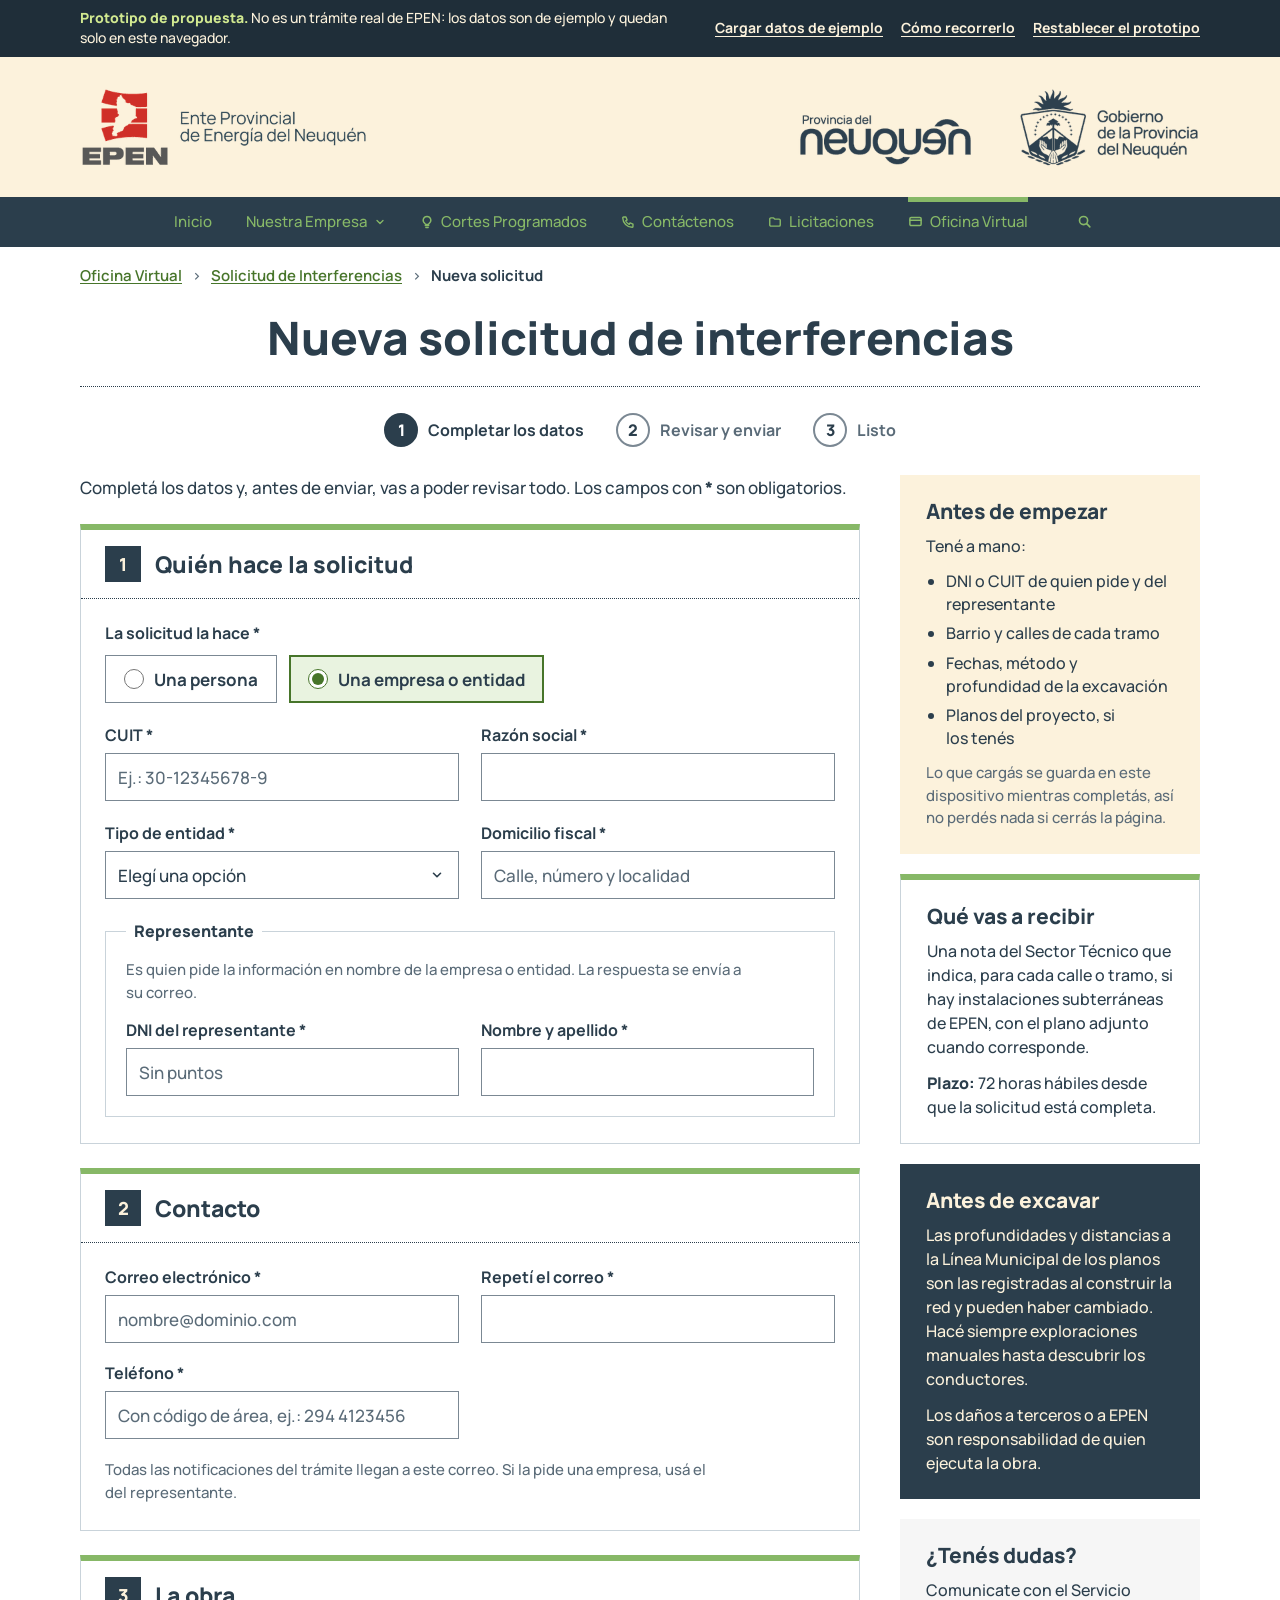
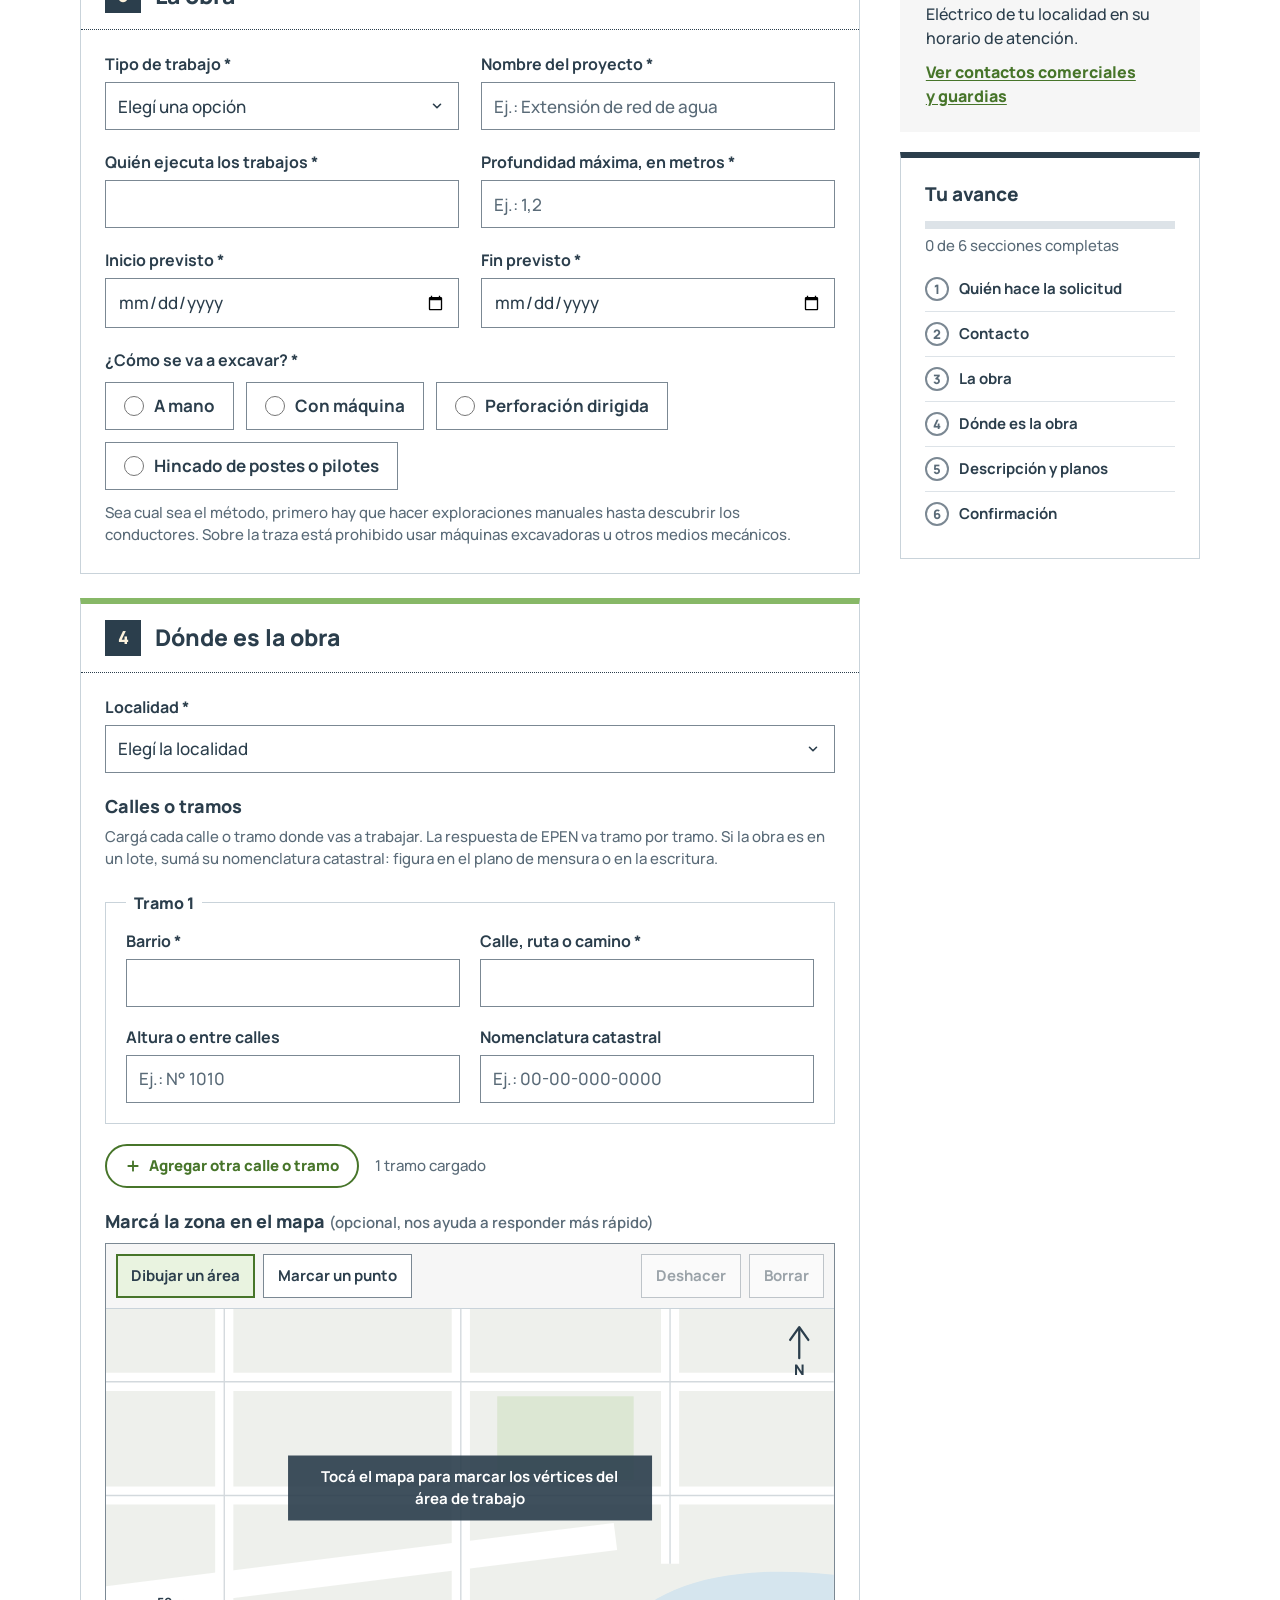
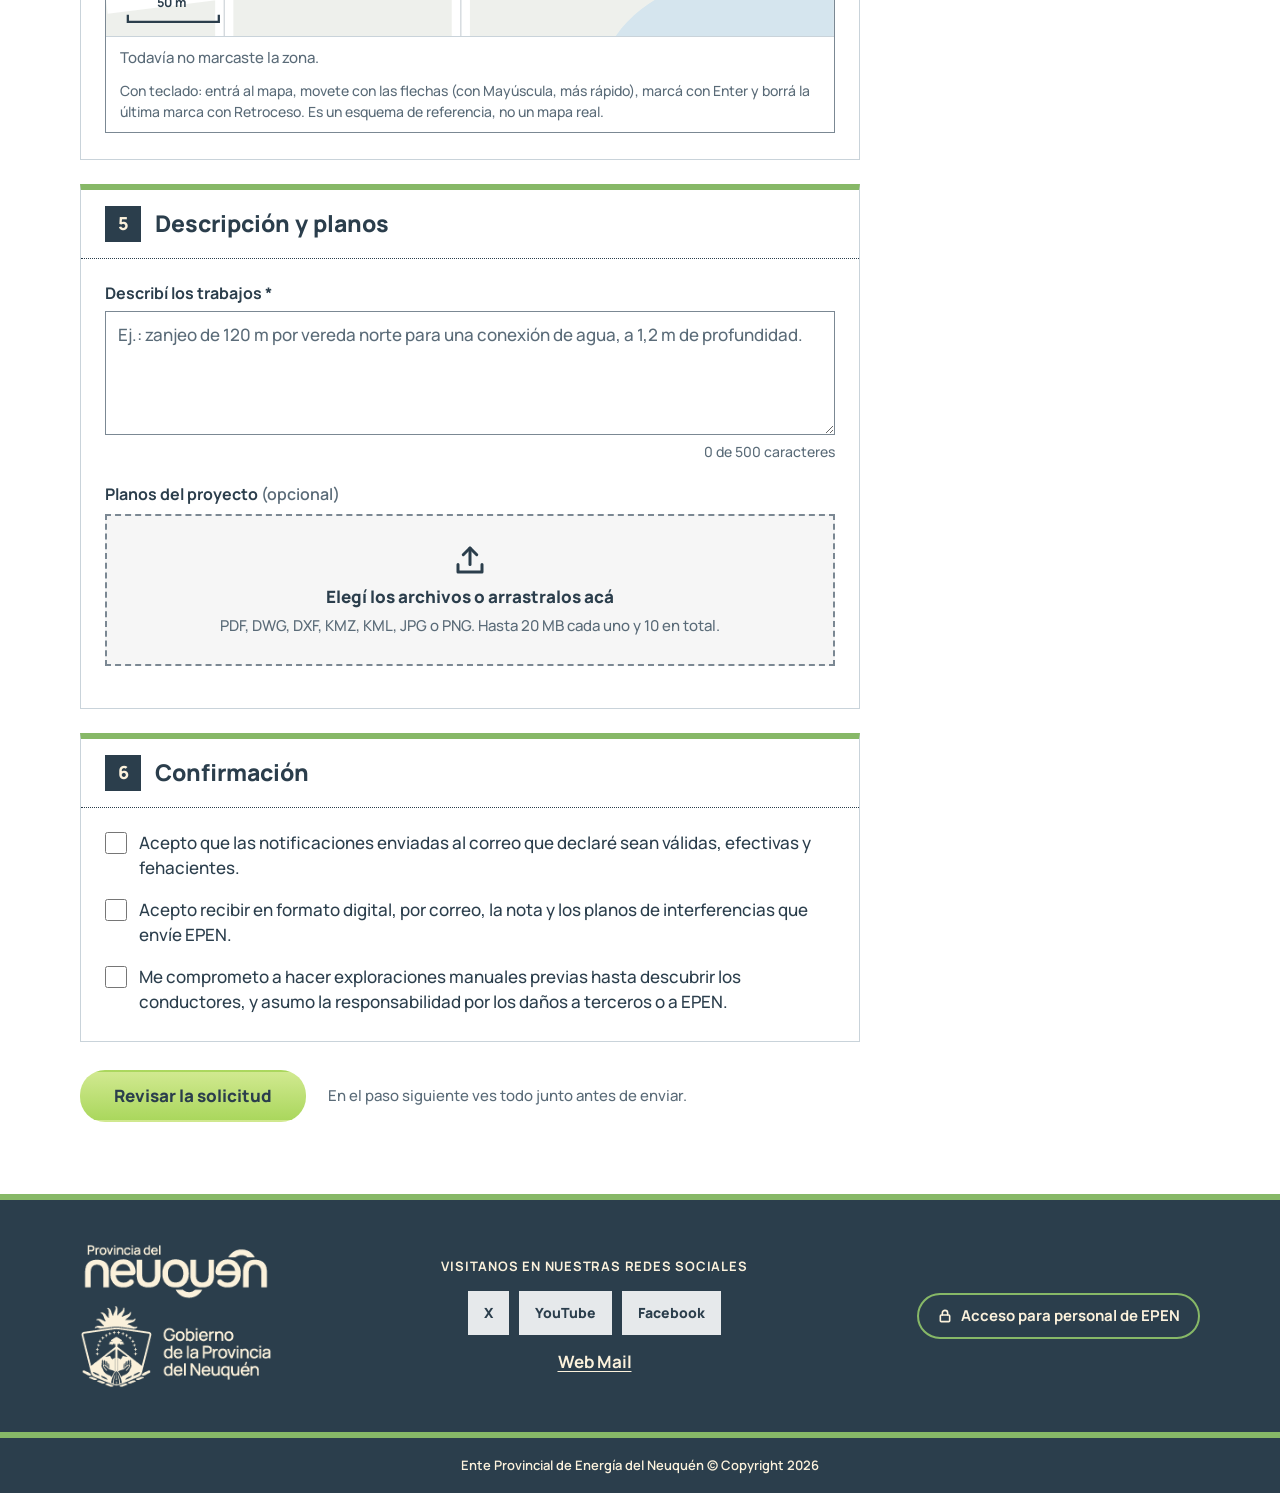
==== commit 6ee40299: "Nomenclatura catastral en cada tramo Campo opcional para obras en un lote. Se ve en la revisión, la " ====
--- a/solicitud.html
+++ b/solicitud.html
@@ -263,7 +263,7 @@
 
 <div style="display:flex;flex-direction:column;gap:6px">
 <h3 style="margin:0;font-size:18px;font-weight:800">Calles o tramos</h3>
-<p class="campo__ayuda">Cargá cada calle o tramo donde vas a trabajar. La respuesta de EPEN va tramo por tramo.</p>
+<p class="campo__ayuda">Cargá cada calle o tramo donde vas a trabajar. La respuesta de EPEN va tramo por tramo. <span id="ayuda-nc">Si la obra es en un lote, sumá su nomenclatura catastral: figura en el plano de mensura o en la escritura.</span></p>
 </div>
 <div class="tramos" id="tramos"></div>
 <div class="botonera" style="gap:10px 16px">
--- a/css/epen.css
+++ b/css/epen.css
@@ -423,7 +423,7 @@
 /* ---------- Campos de formulario ---------- */
 
 .grilla-campos { display: grid; grid-template-columns: repeat(auto-fit, minmax(min(250px, 100%), 1fr)); gap: 18px 22px; }
-.grilla-campos--tramo { grid-template-columns: repeat(auto-fit, minmax(min(190px, 100%), 1fr)); gap: 18px 20px; }
+.grilla-campos--tramo { grid-template-columns: repeat(auto-fit, minmax(min(260px, 100%), 1fr)); gap: 18px 20px; }
 .campo { display: flex; flex-direction: column; gap: 6px; min-width: 0; }
 .campo__etiqueta { font-size: 16px; font-weight: 700; }
 .campo__opcional { font-weight: 600; color: var(--texto-2); }
@@ -723,6 +723,8 @@
 .filas-tramos span { display: block; font-size: 14px; color: var(--texto-2); }
 .filas-tramos strong { font-weight: 700; overflow-wrap: anywhere; }
 .filas-tramos .resultado-si { color: var(--pizarra); }
+.filas-tramos .filas-tramos__nc { margin-top: 2px; }
+.filas-tramos__titulo { grid-column: 1 / -1; margin: 0; font-size: 15px; font-weight: 800; color: var(--pizarra); }
 
 /* ---------- Píldoras de estado ---------- */
 
@@ -800,6 +802,7 @@
 .guia__pasos li { padding-left: 4px; }
 .guia__pasos a { color: var(--verde-texto); font-weight: 700; }
 .guia__pie { font-size: 15px; color: var(--texto-2); }
+.guia__piloto { margin: 0; padding: 12px 16px; border-left: 4px solid var(--verde); background: #EEF6E7; color: var(--pizarra); font-size: 15px; line-height: 1.45; }
 
 /* Lo que no funciona dentro del marco de una página publicada (imprimir) */
 .en-marco .solo-local { display: none !important; }
@@ -1362,7 +1365,8 @@
   .titulo-pagina { margin-top: 6px; padding-bottom: 10px; font-size: 20pt; }
   .tarjeta, .recuadro, .filas-tramos li, .mapa { break-inside: avoid; }
   .datos { grid-template-columns: repeat(3, minmax(0, 1fr)); }
-  .filas-tramos li { grid-template-columns: repeat(4, minmax(0, 1fr)); }
+  .filas-tramos li { grid-template-columns: none; grid-auto-flow: column; grid-auto-columns: minmax(0, 1fr); }
+  .filas-tramos--revision li { grid-auto-flow: row; grid-template-columns: repeat(4, minmax(0, 1fr)); }
   .confirmacion { margin: 12px 0 0; padding: 0; border: 0; gap: 12px; }
   .confirmacion h2 { font-size: 20pt; }
   .numero-grande { font-size: 26pt; }
